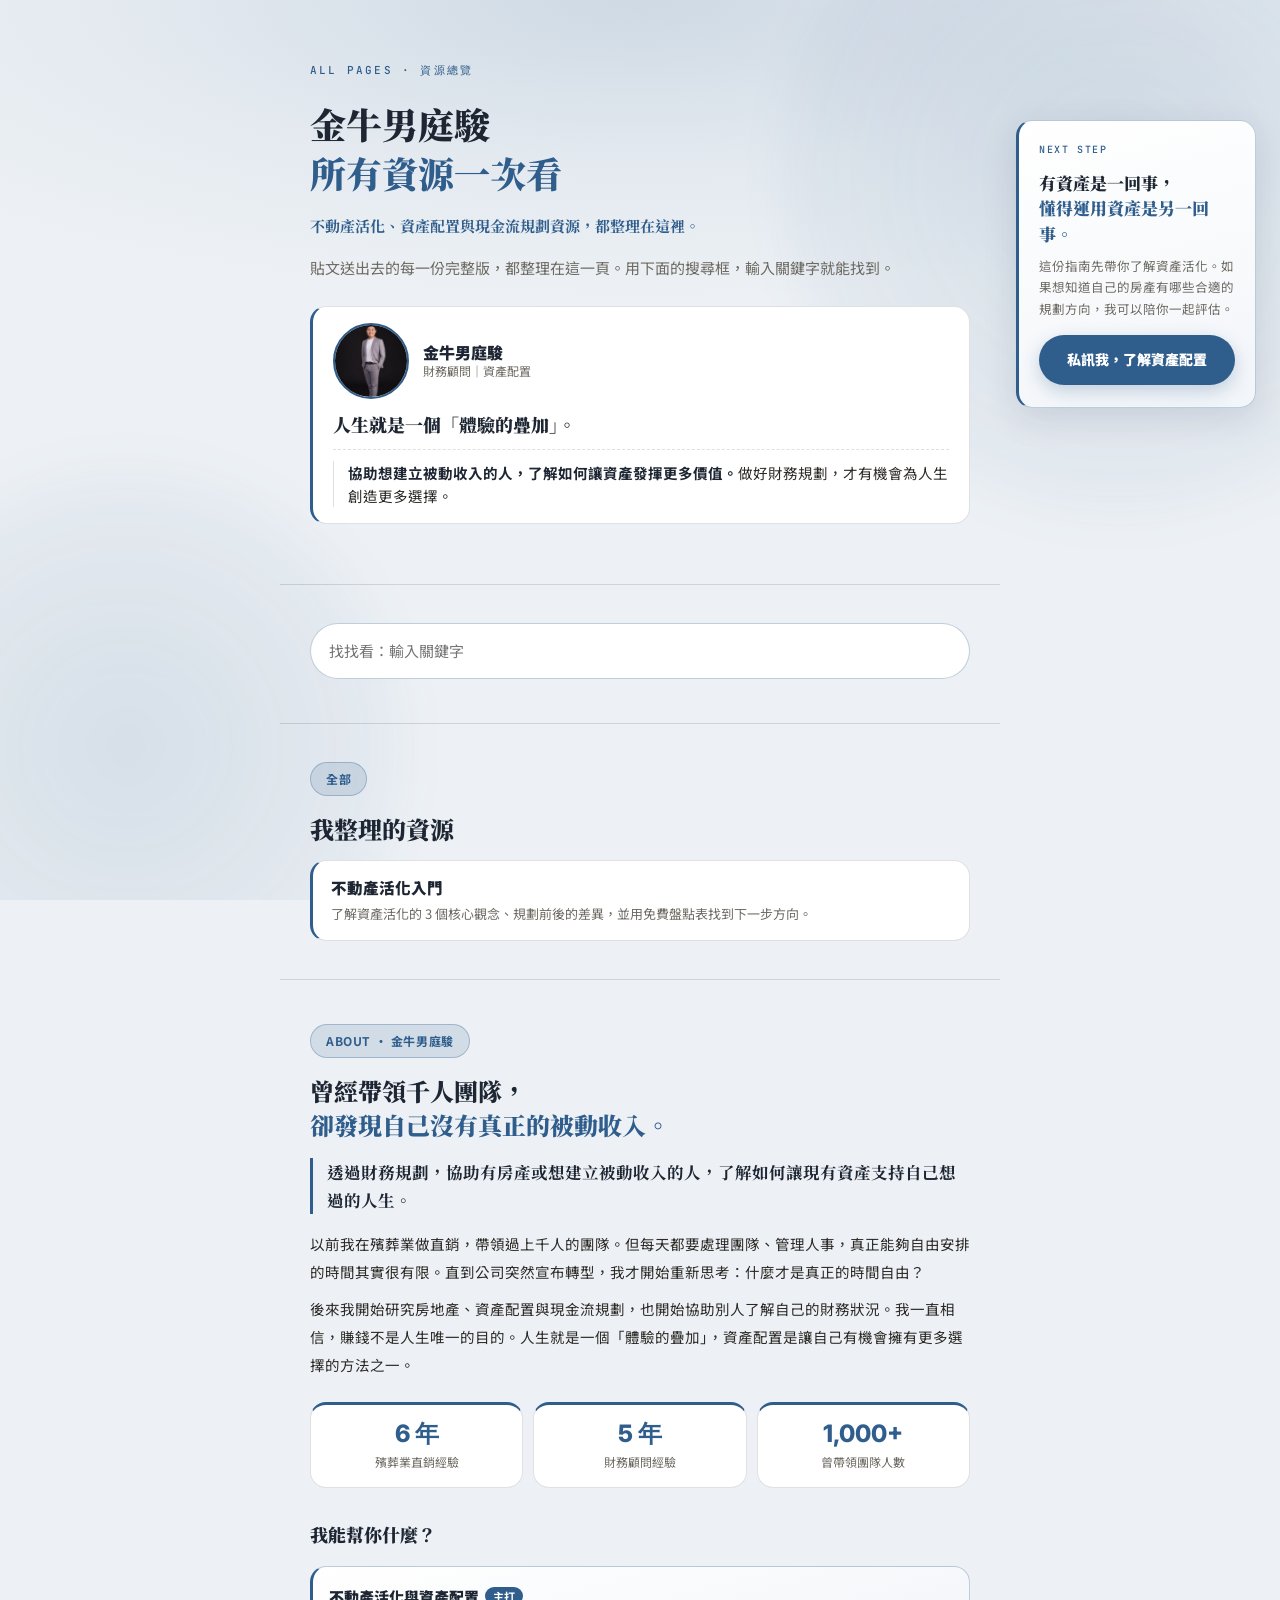
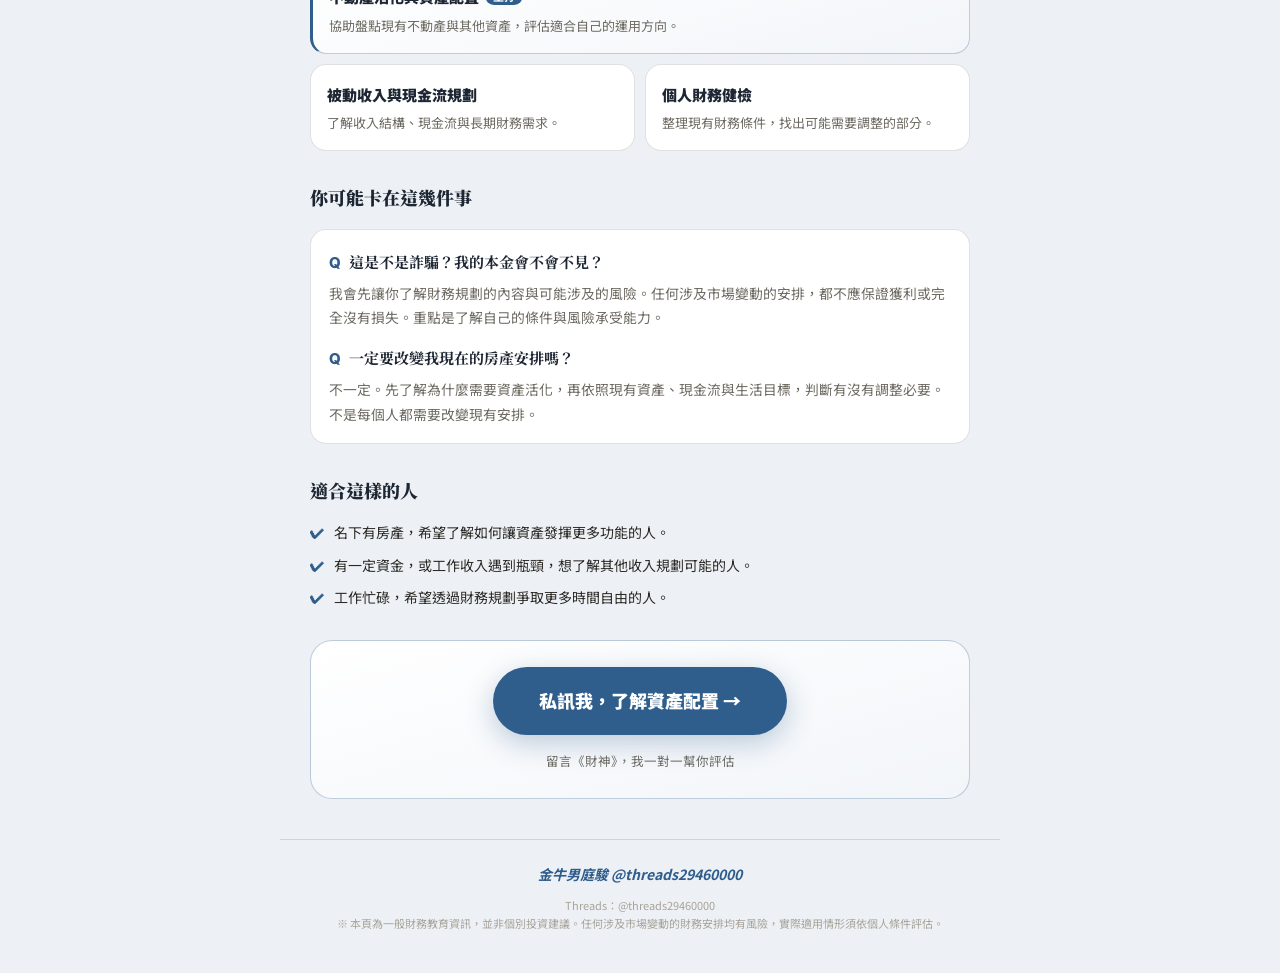
==== index.html @ 5868a090 "Add index.html for property activation landing pages" ====
<!DOCTYPE html>
<html lang="zh-TW" data-theme="navy">
<head>
<meta charset="UTF-8">
<meta name="viewport" content="width=device-width, initial-scale=1.0, viewport-fit=cover">
<!-- 要換：頁面標題、分享時顯示的描述 -->
<title>金牛男庭駿｜所有資源</title>
<meta name="description" content="金牛男庭駿整理的所有資源，一頁看完">
<link href="https://fonts.googleapis.com/css2?family=Noto+Serif+TC:wght@600;700;900&family=Noto+Sans+TC:wght@300;400;500;700;900&family=Inter:wght@400;600;700;800&family=JetBrains+Mono:wght@400;500&display=swap" rel="stylesheet">
<style>
/* ── 版型：沿用 2026-08-06-chatgpt-setup／2026-10-01-7-habits 的米色＋金橘 ── */
:root{
  --gold:#D4902A; --gold-bright:#E8A94A; --gold-dim:rgba(var(--a-rgb),0.30);
  --bg:#F4F1EA; --bg2:#FBF8F2; --card:#FFFFFF; --card2:#FAF6EE;
  --code:#12161f; --code-tx:#e6eaf2;
  --text:#2c2a26; --dim:#6d6a62; --faint:#a8a39a; --ink:#2a2620;
  --line:rgba(0,0,0,0.12);
  --ok:#4a7c3f; --ok-bg:rgba(74,124,63,0.07); --ok-line:rgba(74,124,63,0.25);
  --no:#b1431f; --no-bg:rgba(200,70,40,0.06); --no-line:rgba(200,70,40,0.22);
  --dark:linear-gradient(160deg,#15110b 0%,#241a0e 100%);
  --r-md:16px; --r-lg:22px; --pill:50px;
  --bounce:400ms cubic-bezier(0.34,1.56,0.64,1);
  --a-rgb:212,144,42; --sh-rgb:120,90,30; --bg-rgb:244,241,234; --on-accent:#1a1406;
  --serif:"Noto Serif TC",serif; --sans:"Noto Sans TC","Inter",sans-serif; --mono:"JetBrains Mono",monospace;
}
/* ── 配色：改 <html data-theme="…"> 就會換。gold 米金／green 墨綠／navy 海軍藍／rose 乾燥玫瑰 ── */
html[data-theme="green"]{--gold:#3F7D5C;--gold-bright:#5B9A77;--a-rgb:63,125,92;--bg:#EEF2EC;--bg2:#F7F9F5;--card2:#F3F6F1;--bg-rgb:238,242,236;--sh-rgb:40,70,50;--ink:#1f2a24;--on-accent:#ffffff;}
html[data-theme="navy"]{--gold:#2F5D8C;--gold-bright:#4A7AAA;--a-rgb:47,93,140;--bg:#EDF1F5;--bg2:#F7F9FB;--card2:#F2F5F9;--bg-rgb:237,241,245;--sh-rgb:30,50,80;--ink:#1d2632;--on-accent:#ffffff;}
html[data-theme="rose"]{--gold:#B5656B;--gold-bright:#C98389;--a-rgb:181,101,107;--bg:#F6EFEE;--bg2:#FBF7F6;--card2:#F8F1F0;--bg-rgb:246,239,238;--sh-rgb:110,60,60;--ink:#2e2324;--on-accent:#ffffff;}
*{margin:0;padding:0;box-sizing:border-box;}
html{scroll-behavior:smooth;}
body{font-family:var(--sans);color:var(--text);line-height:1.85;overflow-x:hidden;background:var(--bg);
  background-image:radial-gradient(118% 54% at 50% 0%, rgba(var(--a-rgb),0.16) 0%, rgba(var(--a-rgb),0.05) 34%, rgba(var(--bg-rgb),0) 62%);
  background-attachment:fixed;}
.glow{position:fixed;inset:0;z-index:0;pointer-events:none;overflow:hidden;}
.g1{position:absolute;width:min(60vw,680px);height:min(60vw,680px);border-radius:50%;background:radial-gradient(circle, rgba(var(--a-rgb),0.13), rgba(var(--a-rgb),0));top:-18%;right:-14%;filter:blur(20px);}
.g2{position:absolute;width:min(50vw,560px);height:min(50vw,560px);border-radius:50%;background:radial-gradient(circle, rgba(var(--a-rgb),0.12), rgba(var(--a-rgb),0));bottom:-14%;left:-12%;filter:blur(22px);}
.wrap{max-width:720px;margin:0 auto;position:relative;}
.js .fade{opacity:0;transform:translateY(28px);transition:opacity .6s ease,transform .6s ease;}
.fade.vis{opacity:1;transform:translateY(0);}
a{color:var(--gold);text-decoration:none;}
.g{color:var(--gold);}

/* ═════ ① 懸浮按鈕：電腦版掛右側、手機版浮在底部；滑到研究所介紹時自動收起 ═════ */
.float-cta{position:fixed;z-index:40;transition:opacity .3s ease,transform .3s ease;}
.float-cta.hide{opacity:0;pointer-events:none;}
.fc-card{display:none;}
.fc-pill{display:flex;align-items:center;justify-content:center;gap:8px;background:var(--gold);color:var(--on-accent);font-weight:900;font-size:15px;padding:14px 26px;border-radius:var(--pill);box-shadow:0 10px 28px rgba(var(--sh-rgb),0.32);white-space:nowrap;}
.fc-pill .ar{transition:transform .2s;}
.fc-pill:hover .ar{transform:translateX(3px);}
/* 手機／平板：底部置中 */
@media(max-width:1119px){
  .float-cta{left:50%;bottom:calc(16px + env(safe-area-inset-bottom));transform:translateX(-50%);}
  .float-cta.hide{transform:translate(-50%,20px);}
  body{padding-bottom:84px;}
}
/* 電腦：右側卡片 */
@media(min-width:1120px){
  .float-cta{top:120px;right:max(24px,calc((100vw - 720px)/2 - 272px));width:240px;}
  .float-cta.hide{transform:translateX(16px);}
  .fc-pill{display:none;}
  .fc-card{display:block;background:linear-gradient(165deg,var(--card) 0%,var(--card2) 100%);border:1px solid var(--gold-dim);border-left:3px solid var(--gold);border-radius:var(--r-md);padding:20px 20px 22px;box-shadow:0 10px 34px rgba(var(--sh-rgb),0.13);}
  .fc-card .k{font-family:var(--mono);font-size:10px;letter-spacing:0.16em;color:var(--gold);margin-bottom:10px;font-weight:500;}
  .fc-card h4{font-family:var(--serif);font-weight:900;font-size:17px;line-height:1.5;color:var(--ink);margin-bottom:9px;}
  .fc-card p{font-size:12.5px;color:var(--dim);line-height:1.7;margin-bottom:16px;}
  .fc-card a{display:block;text-align:center;background:var(--gold);color:var(--on-accent);font-weight:900;font-size:14px;padding:12px 14px;border-radius:var(--pill);box-shadow:0 6px 18px rgba(var(--a-rgb),0.26);transition:transform var(--bounce);}
  .fc-card a:hover{transform:translateY(-2px);}
}

/* ═════ 開頭：只交代「這頁是什麼」，自介移到最下面 ═════ */
.hero{position:relative;z-index:1;padding:60px 30px 36px;}
.kicker{font-family:var(--mono);font-size:11px;letter-spacing:0.2em;color:var(--gold);margin-bottom:20px;font-weight:500;}
.hero h1{font-family:var(--serif);font-weight:900;font-size:36px;line-height:1.36;margin-bottom:14px;color:var(--ink);}
.hero .h-sub{font-family:var(--serif);font-weight:700;font-size:15px;color:var(--gold);margin-bottom:14px;}
.hero-sub{font-size:15px;color:var(--dim);line-height:1.85;margin-bottom:24px;}
/* 這頁有什麼：數字跟單位寫在一起，點了直接跳到那一段 */
.toc{margin-bottom:24px;}
.toc .tt{font-size:12px;font-weight:700;color:var(--dim);letter-spacing:0.05em;margin-bottom:8px;}
.toc ul{list-style:none;display:flex;flex-wrap:wrap;gap:8px;}
.toc a{display:inline-flex;align-items:center;gap:6px;background:var(--card);border:1px solid var(--gold-dim);border-radius:var(--pill);padding:7px 15px;font-size:14px;font-weight:700;color:var(--ink);transition:border-color .2s;}
.toc a:hover{border-color:var(--gold);}
.toc a b{font-family:"Inter";font-weight:800;color:var(--gold);}
.toc a i{font-style:normal;color:var(--gold);font-size:12px;}
/* 自介卡：全站固定。上面一句是對讀者的承諾，下面是證明 */
.mid-intro{background:var(--card);border:1px solid var(--line);border-left:3px solid var(--gold);border-radius:var(--r-md);padding:16px 20px;margin-bottom:24px;}
.mid-intro .slogan{font-family:var(--serif);font-weight:900;font-size:min(18px,4vw);white-space:nowrap;line-height:1.45;color:var(--ink);margin-top:12px;}

.mid-intro .who{display:flex;align-items:center;gap:14px;}
.mid-intro .who img{width:76px;height:76px;border-radius:50%;object-fit:cover;border:2px solid var(--gold);}
.mid-intro .nm{font-weight:900;font-size:16px;line-height:1.3;color:var(--ink);}
.mid-intro .tt2{font-size:12px;color:var(--dim);line-height:1.4;}
.mid-intro .proof{display:flex;align-items:flex-end;gap:14px;border-top:1px dashed var(--line);margin-top:12px;padding-top:11px;}
.mid-intro .num{flex-shrink:0;line-height:1.2;}
.mid-intro .num .d{font-size:11px;color:var(--dim);}
.mid-intro .num .v{font-family:"Inter";font-weight:800;font-size:18px;color:var(--gold);white-space:nowrap;}
.mid-intro .txt{font-size:14.5px;line-height:1.6;color:var(--text);padding-left:14px;border-left:1px solid var(--line);}
.mid-intro .txt b{color:var(--ink);}
.m-br{display:none;}

/* ═════ ② 乾貨區 ═════ */
.sec{position:relative;z-index:1;padding:38px 30px;border-top:1px solid var(--line);}
.sec-tag{display:inline-block;background:rgba(var(--a-rgb),0.14);color:var(--gold);font-size:12px;font-weight:700;padding:5px 15px;border:1px solid var(--gold-dim);border-radius:var(--pill);margin-bottom:16px;letter-spacing:0.05em;}
.sec h2{font-family:var(--serif);font-weight:900;font-size:24px;line-height:1.42;margin-bottom:14px;color:var(--ink);}
.sec>p{font-size:15px;color:var(--text);line-height:1.9;margin-bottom:14px;}
.tipline{font-size:13.5px;color:var(--dim);line-height:1.75;border-left:2px solid var(--gold-dim);padding-left:14px;margin:13px 0 2px;}
.tipline b{color:var(--gold);}

.tblwrap{overflow-x:auto;margin:12px 0 4px;border:1px solid var(--line);border-radius:var(--r-md);background:var(--card);}
.tbl{width:100%;border-collapse:collapse;font-size:13.5px;}
.tbl th{background:rgba(var(--a-rgb),0.12);color:var(--gold);font-weight:700;text-align:left;padding:10px 13px;border-bottom:2px solid var(--gold-dim);white-space:nowrap;}
.tbl td{padding:10px 13px;border-bottom:1px solid var(--line);vertical-align:top;line-height:1.6;}
.tbl td:first-child{font-family:"Inter";font-weight:800;color:var(--gold);}
.tbl td:nth-child(2){font-weight:700;color:var(--ink);white-space:nowrap;}
.tbl tr:last-child td{border-bottom:none;}

.acc{display:flex;flex-direction:column;gap:10px;}
details.ch{background:var(--card);border:1px solid var(--line);border-radius:var(--r-md);overflow:hidden;}
details.ch[open]{border-color:var(--gold-dim);box-shadow:0 4px 18px rgba(var(--sh-rgb),0.07);}
details.ch summary{list-style:none;cursor:pointer;display:flex;align-items:center;gap:13px;padding:16px 18px;user-select:none;}
details.ch summary::-webkit-details-marker{display:none;}
.ch-n{flex-shrink:0;min-width:34px;height:30px;border-radius:8px;background:rgba(var(--a-rgb),0.14);border:1px solid var(--gold-dim);color:var(--gold);font-family:var(--mono);font-size:12px;display:flex;align-items:center;justify-content:center;}
.ch-t{flex:1;font-weight:700;font-size:14.5px;line-height:1.4;}
.ch-t .en{font-weight:400;color:var(--dim);font-size:12.5px;}
.ch-mk{flex-shrink:0;width:22px;height:22px;position:relative;}
.ch-mk::before,.ch-mk::after{content:"";position:absolute;background:var(--gold);border-radius:2px;transition:transform .25s ease,opacity .25s;}
.ch-mk::before{top:10px;left:4px;width:14px;height:2px;}
.ch-mk::after{top:4px;left:10px;width:2px;height:14px;}
details.ch[open] .ch-mk::after{transform:rotate(90deg);opacity:0;}
.ch-body{padding:6px 18px 18px;border-top:1px solid var(--line);}
.ch-body p{font-size:14px;line-height:1.82;margin:10px 0;}
.pos{background:rgba(var(--a-rgb),0.08);border:1px solid var(--gold-dim);border-radius:12px;padding:11px 14px;margin:10px 0 2px;font-size:13.6px;line-height:1.72;}
.pos b{color:var(--gold);}
.judge{border-radius:12px;padding:11px 14px;margin:7px 0;font-size:13.6px;line-height:1.72;}
.judge.no{background:var(--no-bg);border:1px solid var(--no-line);color:#7a3320;}
.judge.ok{background:var(--ok-bg);border:1px solid var(--ok-line);color:#2f5228;}
.judge .jl{font-weight:700;font-size:11.5px;letter-spacing:0.05em;display:block;margin-bottom:2px;}
.judge.no .jl{color:var(--no);}
.judge.ok .jl{color:var(--ok);}

.cp{background:var(--code);border:2px solid var(--gold);border-radius:var(--r-md);padding:16px;margin:12px 0 2px;position:relative;box-shadow:0 10px 34px rgba(var(--sh-rgb),0.16);}
.cp .pl{font-family:var(--mono);font-size:10.5px;letter-spacing:0.08em;color:var(--gold-bright);margin-bottom:11px;max-width:calc(100% - 96px);}
.cp pre{font-family:var(--mono);font-size:12px;line-height:1.85;color:var(--code-tx);white-space:pre-wrap;word-break:break-word;}
.cp .ph{color:var(--gold-bright);}
.copy-btn{position:absolute;top:11px;right:11px;background:var(--gold);border:1px solid var(--gold);color:var(--on-accent);font-family:var(--sans);font-size:12px;font-weight:700;padding:7px 16px;border-radius:50px;cursor:pointer;}

.ck{display:flex;gap:11px;align-items:flex-start;padding:9px 0;cursor:pointer;border-bottom:1px dashed var(--line);}
.ck:last-of-type{border-bottom:none;}
.ck input{appearance:none;-webkit-appearance:none;flex-shrink:0;width:19px;height:19px;margin-top:4px;border:2px solid var(--gold-dim);border-radius:5px;background:var(--bg2);cursor:pointer;position:relative;transition:all .18s;}
.ck input:checked{background:var(--gold);border-color:var(--gold);}
.ck input:checked::after{content:"";position:absolute;left:5px;top:1px;width:5px;height:10px;border:solid var(--on-accent);border-width:0 2.5px 2.5px 0;transform:rotate(45deg);}
.ck span{font-size:14.5px;line-height:1.7;}
.ck input:checked + span{color:var(--faint);text-decoration:line-through;}
.cklist{background:var(--card);border:1px solid var(--line);border-left:3px solid var(--gold);border-radius:var(--r-md);padding:8px 18px;}

/* ═════ ③ 研究所介紹：跟上面同一套米色＋白卡，不另外換成深色 ═════ */
.inst{position:relative;z-index:1;padding:44px 30px 40px;border-top:1px solid var(--line);}
.inst .kk{display:inline-block;background:rgba(var(--a-rgb),0.14);color:var(--gold);font-size:12px;font-weight:700;padding:5px 15px;border:1px solid var(--gold-dim);border-radius:var(--pill);margin-bottom:16px;letter-spacing:0.05em;}
.inst h2{font-family:var(--serif);font-weight:900;font-size:24px;line-height:1.42;margin-bottom:16px;color:var(--ink);}
.inst h2 .g{color:var(--gold);}
.inst .lead{font-family:var(--serif);font-weight:700;font-size:16.5px;line-height:1.7;color:var(--ink);margin-bottom:16px;padding-left:14px;border-left:3px solid var(--gold);}
.founder{margin-bottom:24px;}
.founder p{font-size:14.5px;line-height:1.9;color:var(--text);margin-bottom:10px;}
.founder p b{color:var(--gold);}
.big{display:grid;grid-template-columns:repeat(3,1fr);gap:10px;margin:0 0 30px;}
.big .b{background:var(--card);border:1px solid var(--line);border-top:3px solid var(--gold);border-radius:var(--r-md);padding:16px 10px;text-align:center;}
.big .bn{font-family:"Inter";font-weight:800;font-size:24px;color:var(--gold);line-height:1.1;}
.big .bl{font-size:12px;color:var(--dim);margin-top:6px;line-height:1.5;}
.inst h3{font-family:var(--serif);font-weight:900;font-size:18px;margin:6px 0 14px;color:var(--ink);}
.tools{display:grid;grid-template-columns:1fr 1fr;gap:10px;margin-bottom:30px;}
.tool{background:var(--card);border:1px solid var(--line);border-radius:var(--r-md);padding:16px;}
.tool.main{grid-column:1 / -1;border-color:var(--gold-dim);border-left:3px solid var(--gold);background:linear-gradient(165deg,var(--card) 0%,var(--card2) 100%);}
.tool .tn{font-weight:900;font-size:15px;color:var(--ink);margin-bottom:4px;}
.tool .tn em{font-style:normal;font-size:11px;font-weight:700;color:var(--on-accent);background:var(--gold);border-radius:50px;padding:1px 8px;margin-left:6px;vertical-align:2px;}
.tool .tn em.soon{background:rgba(0,0,0,0.08);color:var(--dim);}
.tool .td{font-size:13px;color:var(--dim);line-height:1.7;}
.qa{background:var(--card);border:1px solid var(--line);border-radius:var(--r-md);padding:4px 18px 16px;margin-bottom:30px;}
.qa .q{font-family:var(--serif);font-weight:700;font-size:15px;color:var(--ink);margin:14px 0 4px;}
.qa .q::before{content:"Q";color:var(--gold);font-family:"Inter";font-weight:800;margin-right:8px;}
.qa .a{font-size:13.8px;color:var(--dim);line-height:1.8;}
.fit .f{display:flex;gap:10px;font-size:14px;line-height:1.7;margin-bottom:9px;color:var(--text);}
.fit .f::before{content:"\2714";color:var(--gold);font-weight:700;flex-shrink:0;}
.btn-wrap{text-align:center;margin-top:30px;background:linear-gradient(165deg,var(--card) 0%,var(--card2) 100%);border:1px solid var(--gold-dim);border-radius:var(--r-lg);padding:26px 18px;}
.skbtn{display:inline-flex;align-items:center;gap:8px;background:var(--gold);color:var(--on-accent);border-radius:var(--pill);padding:17px 46px;font-weight:900;font-size:18px;box-shadow:0 8px 28px rgba(var(--a-rgb),0.30);transition:transform var(--bounce);position:relative;overflow:hidden;}
.skbtn:hover{transform:translateY(-3px);}
.skbtn::after{content:'';position:absolute;top:0;left:-100%;width:50%;height:100%;background:linear-gradient(90deg,transparent,rgba(255,255,255,0.45),transparent);transform:skewX(-25deg);animation:shine 3.4s ease-in-out infinite;}
@keyframes shine{0%{left:-100%;}22%{left:160%;}100%{left:160%;}}
.btn-note{margin-top:14px;font-size:12.5px;color:var(--dim);}

.footer{position:relative;z-index:1;border-top:1px solid var(--line);padding:22px 30px 40px;text-align:center;}
.footer .fa{font-style:italic;font-size:14px;color:var(--gold);font-weight:700;}
.footer .fc{font-size:11px;color:var(--faint);margin-top:8px;line-height:1.7;}

/* ── 手機版 ── */
@media(max-width:600px){
  .hero{padding:40px 20px 28px;}
  .hero h1{font-size:28px;}
  .sec{padding:32px 20px;}
  .sec h2{font-size:21px;}
  .mid-intro .proof{flex-direction:column;align-items:flex-start;gap:6px;}
  .mid-intro .num{display:flex;align-items:baseline;gap:8px;}
  .mid-intro .num .d{font-size:13px;}
  .mid-intro .txt{padding-left:0;border-left:none;}
  .m-br{display:inline;}
  .tbl{font-size:13px;}
  .tbl th,.tbl td{padding:10px 10px;}
  details.ch summary{padding:15px 16px;align-items:flex-start;}
  .ch-t .en{display:block;margin-top:3px;}
  .ch-mk{margin-top:4px;}
  .inst{padding:34px 20px 32px;}
  .inst h2{font-size:21px;}
  .founder p{font-size:min(14.5px,calc((100vw - 40px) / 26.5));}
  .big .bn{font-size:20px;}
  .tools{grid-template-columns:1fr;}
  .skbtn{font-size:16px;padding:15px 26px;white-space:nowrap;}
  .footer{padding:20px 20px 36px;}
}

/* ── 總覽頁：搜尋框＋卡片 ── */
.find{width:100%;font:inherit;font-size:15px;padding:13px 18px;border:1px solid var(--gold-dim);border-radius:var(--pill);background:var(--card);color:var(--text);outline:none;margin-bottom:6px;}
.find:focus{border-color:var(--gold);}
.cards{display:flex;flex-direction:column;gap:10px;}
a.card{display:block;background:var(--card);border:1px solid var(--line);border-left:3px solid var(--gold);border-radius:var(--r-md);padding:15px 18px;color:var(--text);transition:transform .2s,border-color .2s;}
a.card:hover{transform:translateX(3px);border-color:var(--gold);}
a.card .t{font-weight:900;font-size:15.5px;color:var(--ink);line-height:1.5;}
a.card .d{font-size:13px;color:var(--dim);line-height:1.65;margin-top:4px;}
.empty{display:none;font-size:14px;color:var(--dim);padding:10px 2px;}
</style>
</head>
<body>
<script>document.documentElement.className+=' js';</script>
<div class="glow"><div class="g1"></div><div class="g2"></div></div>

<!-- ═════ ① 懸浮按鈕：電腦版右側卡片、手機版底部按鈕。滑到最下面「關於我」時自動收起 ═════ -->
<div class="float-cta" id="float-cta">
  <a class="fc-pill" href="https://lin.ee/S8QUSv8" target="_blank" rel="noopener">私訊我，了解資產配置 <span class="ar">→</span></a>
  <div class="fc-card">
    <div class="k">NEXT STEP</div>
    <h4>有資產是一回事，<br><span class="g">懂得運用資產是另一回事。</span></h4>
    <p>這份指南先帶你了解資產活化。如果想知道自己的房產有哪些合適的規劃方向，我可以陪你一起評估。</p>
    <a href="https://lin.ee/S8QUSv8" target="_blank" rel="noopener">私訊我，了解資產配置</a>
  </div>
</div>

<div class="wrap">

  <!-- ═════ 開頭：這頁是什麼 ═════ -->
  <header class="hero">
    <!-- 要換：kicker／標題／副標／說明／這頁有什麼 -->
    <div class="kicker">ALL PAGES · 資源總覽</div>
    <h1>金牛男庭駿<br><span class="g">所有資源一次看</span></h1>
    <div class="h-sub">不動產活化、資產配置與現金流規劃資源，都整理在這裡。</div>
    <p class="hero-sub">貼文送出去的每一份完整版，都整理在這一頁。用下面的搜尋框，輸入關鍵字就能找到。</p>
    <!-- 自介卡：放在說明之後、「這頁有」之前 -->
    <div class="mid-intro">
      <div class="who">
        <img src="[data-uri]" alt="金牛男庭駿">
        <div><div class="nm">金牛男庭駿</div><div class="tt2">財務顧問｜資產配置</div></div>
      </div>
      <div class="slogan">人生就是一個「體驗的疊加」。</div>
      <div class="proof"><div class="txt"><b>協助想建立被動收入的人，了解如何讓資產發揮更多價值。</b><br class="m-br">做好財務規劃，才有機會為人生創造更多選擇。</div>
      </div>
    </div>
  </header>

  <!-- ═════ ② 所有頁面：每多一頁，在「卡片開始」下面加一張，最新的放最上面 ═════ -->
  <section class="sec">
    <input class="find" id="find" type="search" placeholder="找找看：輸入關鍵字">
    <div class="empty" id="empty">沒有找到，換個關鍵字試試</div>
  </section>
  <section class="sec" id="all">
    <span class="sec-tag">全部</span>
    <h2>我整理的資源</h2>
    <div class="cards">
      <!-- 卡片開始 -->
      <a class="card" href="real-estate-activation.html"><div class="t">不動產活化入門</div><div class="d">了解資產活化的 3 個核心觀念、規劃前後的差異，並用免費盤點表找到下一步方向。</div></a>
      <!-- 卡片結束 -->
    </div>
  </section>

  <!-- ═════ ③ 關於我：每一頁都一樣，不跟著乾貨改 ═════ -->
  <section class="inst" id="institute">
    <div class="kk">ABOUT · 金牛男庭駿</div>
    <h2>曾經帶領千人團隊，<br><span class="g">卻發現自己沒有真正的被動收入。</span></h2>

    <p class="lead">透過財務規劃，協助有房產或想建立被動收入的人，了解如何讓現有資產支持自己想過的人生。</p>
    <div class="founder">
      <p>以前我在殯葬業做直銷，帶領過上千人的團隊。但每天都要處理團隊、管理人事，真正能夠自由安排的時間其實很有限。直到公司突然宣布轉型，我才開始重新思考：什麼才是真正的時間自由？</p>
      <p>後來我開始研究房地產、資產配置與現金流規劃，也開始協助別人了解自己的財務狀況。我一直相信，賺錢不是人生唯一的目的。人生就是一個「體驗的疊加」，資產配置是讓自己有機會擁有更多選擇的方法之一。</p>
    </div>

    <!-- 三個數字：沒有真的數字就整段刪掉，不要編 -->
    <div class="big">
      <div class="b"><div class="bn">6 年</div><div class="bl">殯葬業直銷經驗</div></div>
      <div class="b"><div class="bn">5 年</div><div class="bl">財務顧問經驗</div></div>
      <div class="b"><div class="bn">1,000+</div><div class="bl">曾帶領團隊人數</div></div>
    </div>

    <h3>我能幫你什麼？</h3>
    <div class="tools">
      <div class="tool main"><div class="tn">不動產活化與資產配置<em>主打</em></div><div class="td">協助盤點現有不動產與其他資產，評估適合自己的運用方向。</div></div>
      <div class="tool"><div class="tn">被動收入與現金流規劃</div><div class="td">了解收入結構、現金流與長期財務需求。</div></div>
      <div class="tool"><div class="tn">個人財務健檢</div><div class="td">整理現有財務條件，找出可能需要調整的部分。</div></div>
    </div>

    <h3>你可能卡在這幾件事</h3>
    <div class="qa">
      <div class="q">這是不是詐騙？我的本金會不會不見？</div>
      <div class="a">我會先讓你了解財務規劃的內容與可能涉及的風險。任何涉及市場變動的安排，都不應保證獲利或完全沒有損失。重點是了解自己的條件與風險承受能力。</div>
      <div class="q">一定要改變我現在的房產安排嗎？</div>
      <div class="a">不一定。先了解為什麼需要資產活化，再依照現有資產、現金流與生活目標，判斷有沒有調整必要。不是每個人都需要改變現有安排。</div>
    </div>

    <h3>適合這樣的人</h3>
    <div class="fit">
      <div class="f">名下有房產，希望了解如何讓資產發揮更多功能的人。</div>
      <div class="f">有一定資金，或工作收入遇到瓶頸，想了解其他收入規劃可能的人。</div>
      <div class="f">工作忙碌，希望透過財務規劃爭取更多時間自由的人。</div>
    </div>

    <div class="btn-wrap">
      <a class="skbtn" href="https://lin.ee/S8QUSv8" target="_blank" rel="noopener">私訊我，了解資產配置 →</a>
      <div class="btn-note">留言《財神》，我一對一幫你評估</div>
    </div>
  </section>

  <footer class="footer">
    <div class="fa">金牛男庭駿 @threads29460000</div>
    <div class="fc">Threads：@threads29460000<br>※ 本頁為一般財務教育資訊，並非個別投資建議。任何涉及市場變動的財務安排均有風險，實際適用情形須依個人條件評估。</div>
  </footer>

</div>

<script>
// 複製：每個灰底框右上角的按鈕，複製同一框裡的文字
document.querySelectorAll('.copy-btn').forEach(function(btn){
  btn.addEventListener('click', function(){
    var txt = btn.parentElement.querySelector('pre').innerText;
    function done(){ btn.textContent = '已複製'; setTimeout(function(){ btn.textContent = '複製'; }, 1800); }
    function fallback(){ var t=document.createElement('textarea'); t.value=txt; document.body.appendChild(t); t.select(); try{document.execCommand('copy');}catch(e){} t.remove(); done(); }
    if(navigator.clipboard){ navigator.clipboard.writeText(txt).then(done, fallback); } else { fallback(); }
  });
});

// 頁內跳轉：不靠網址的 #，直接捲過去（預覽視窗、IG 內建瀏覽器裡 # 有時不會動）
document.querySelectorAll('a[href^="#"]').forEach(function(link){
  link.addEventListener('click', function(e){
    var target = document.getElementById(link.getAttribute('href').slice(1));
    if(!target) return;
    e.preventDefault();
    target.classList.add('vis');
    target.scrollIntoView({behavior:'smooth', block:'start'});
  });
});

// 搜尋：輸入關鍵字，只留下符合的卡片
var find = document.getElementById('find');
if(find){ find.addEventListener('input', function(){
  var q = this.value.trim().toLowerCase(), n = 0;
  document.querySelectorAll('a.card').forEach(function(c){ var ok = !q || c.textContent.toLowerCase().indexOf(q) >= 0; c.style.display = ok ? '' : 'none'; if(ok) n++; });
  document.getElementById('empty').style.display = n ? 'none' : 'block';
}); }

// 懸浮按鈕：「關於我」出現在畫面上時收起，避免兩顆按鈕同時出現
var fc = document.getElementById('float-cta');
var inst = document.getElementById('institute');
if(fc && inst && 'IntersectionObserver' in window){
  new IntersectionObserver(function(es){
    fc.classList.toggle('hide', es[0].isIntersecting);
  }, {threshold:0.05}).observe(inst);
}

// 捲動淡入
function reveal(){
  var vh = window.innerHeight;
  document.querySelectorAll('.fade:not(.vis)').forEach(function(el){
    if(el.getBoundingClientRect().top < vh*0.94) el.classList.add('vis');
  });
}
window.addEventListener('scroll', reveal, {passive:true});
window.addEventListener('load', reveal);
reveal();
setTimeout(function(){ document.querySelectorAll('.fade').forEach(function(el){ el.classList.add('vis'); }); }, 2500);
</script>

<!--
═══════════════════════════════════════════
學員總覽頁模板（奇點研究所 × D11）
═══════════════════════════════════════════
· 這一份上傳時檔名一定是 index.html，網址打開就是它
· 用兩層大括號包起來的地方都要換成自己的內容，換完不能留下任何一組
· 自介卡、「關於我」、配色，跟落地頁用同一份資料
· 每多一頁，在「卡片開始」下面加一張卡片，最新的放最上面；舊的卡片不要刪
═══════════════════════════════════════════
-->
</body>
</html>
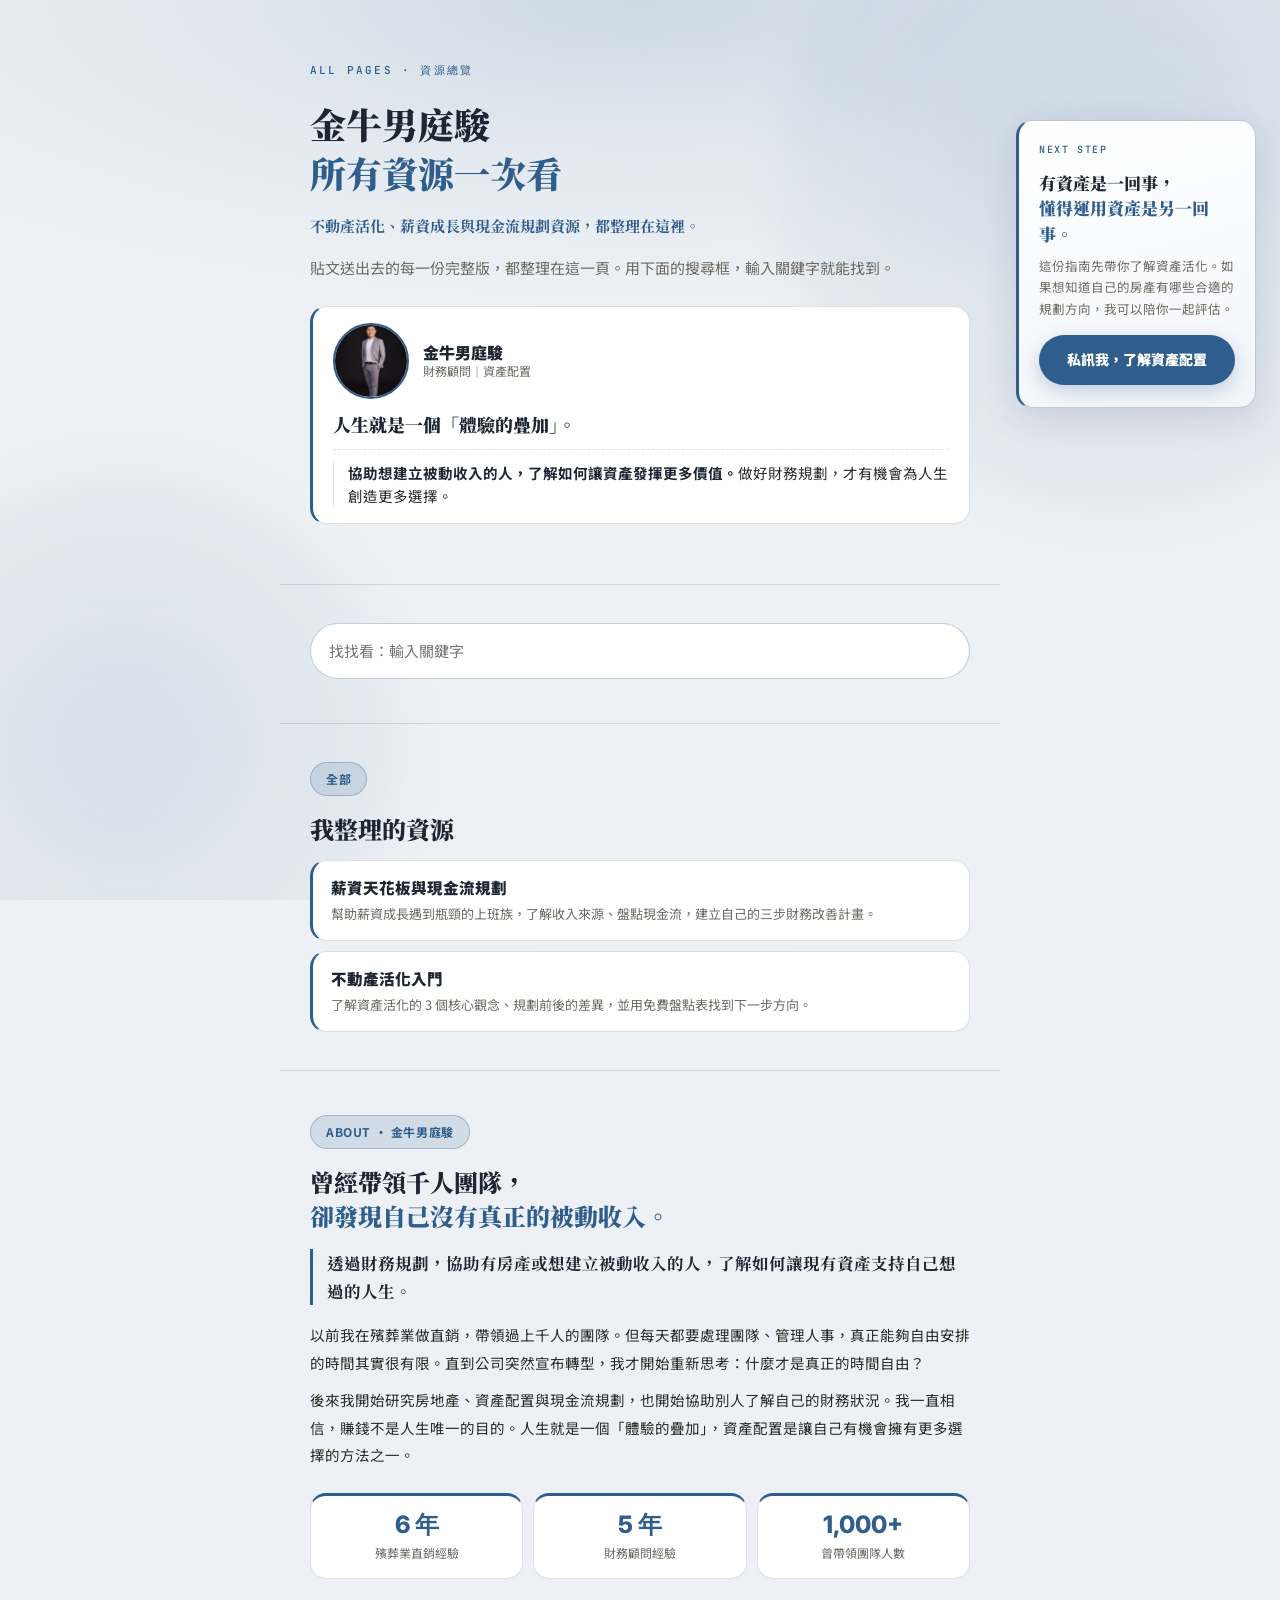
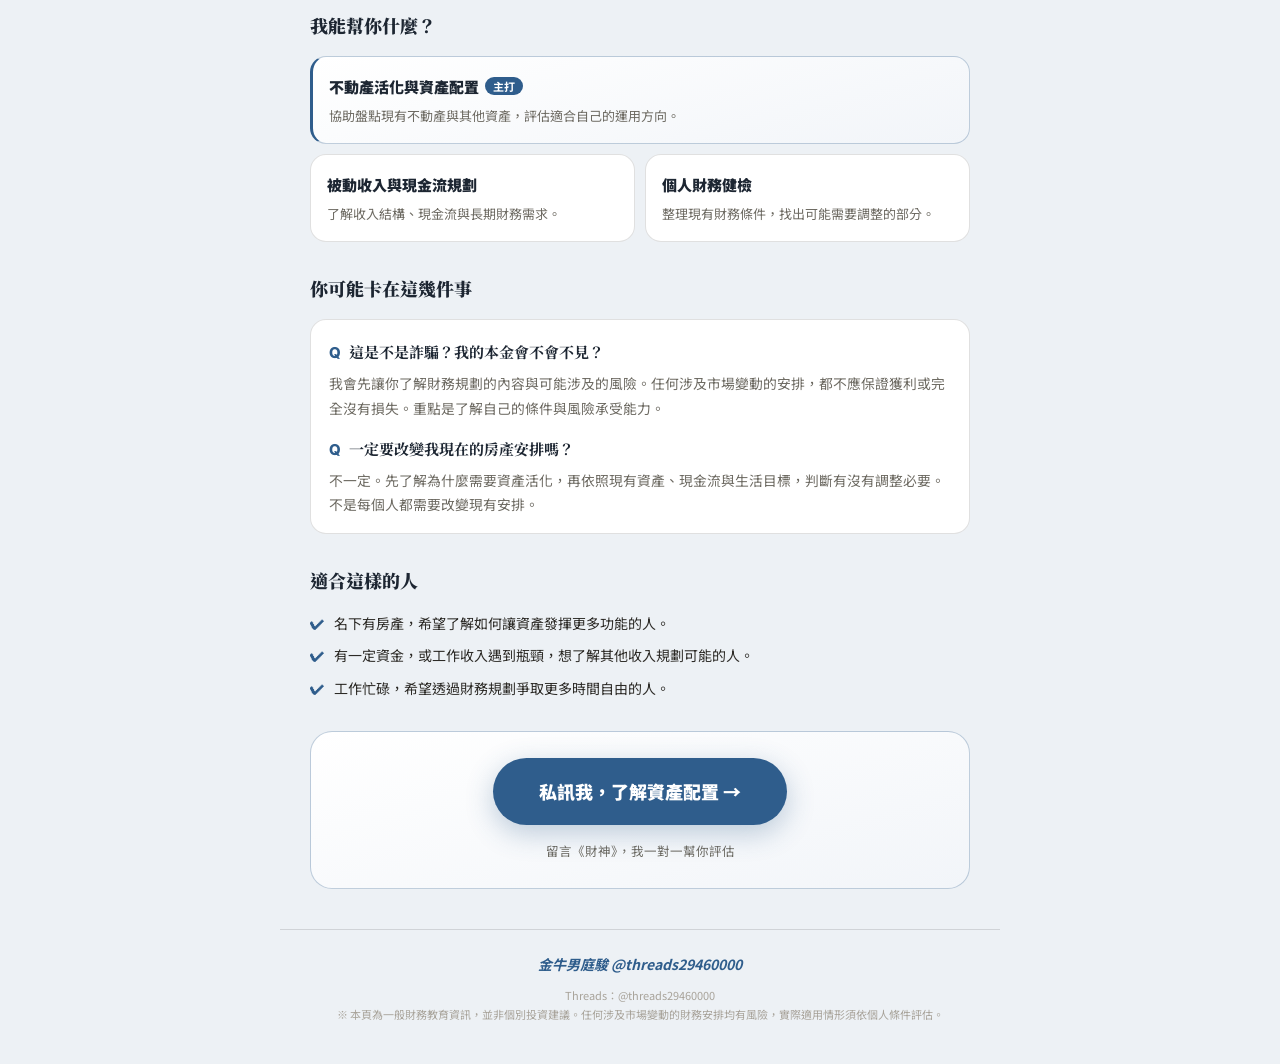
==== commit af4496cf: "Add salary guide to resource index" ====
--- a/index.html
+++ b/index.html
@@ -248,7 +248,7 @@
     <!-- 要換：kicker／標題／副標／說明／這頁有什麼 -->
     <div class="kicker">ALL PAGES · 資源總覽</div>
     <h1>金牛男庭駿<br><span class="g">所有資源一次看</span></h1>
-    <div class="h-sub">不動產活化、資產配置與現金流規劃資源，都整理在這裡。</div>
+    <div class="h-sub">不動產活化、薪資成長與現金流規劃資源，都整理在這裡。</div>
     <p class="hero-sub">貼文送出去的每一份完整版，都整理在這一頁。用下面的搜尋框，輸入關鍵字就能找到。</p>
     <!-- 自介卡：放在說明之後、「這頁有」之前 -->
     <div class="mid-intro">
@@ -272,6 +272,8 @@
     <h2>我整理的資源</h2>
     <div class="cards">
       <!-- 卡片開始 -->
+      <a class="card" href="salary-ceiling-guide.html"><div class="t">薪資天花板與現金流規劃</div><div class="d">幫助薪資成長遇到瓶頸的上班族，了解收入來源、盤點現金流，建立自己的三步財務改善計畫。</div></a>
+
       <a class="card" href="real-estate-activation.html"><div class="t">不動產活化入門</div><div class="d">了解資產活化的 3 個核心觀念、規劃前後的差異，並用免費盤點表找到下一步方向。</div></a>
       <!-- 卡片結束 -->
     </div>
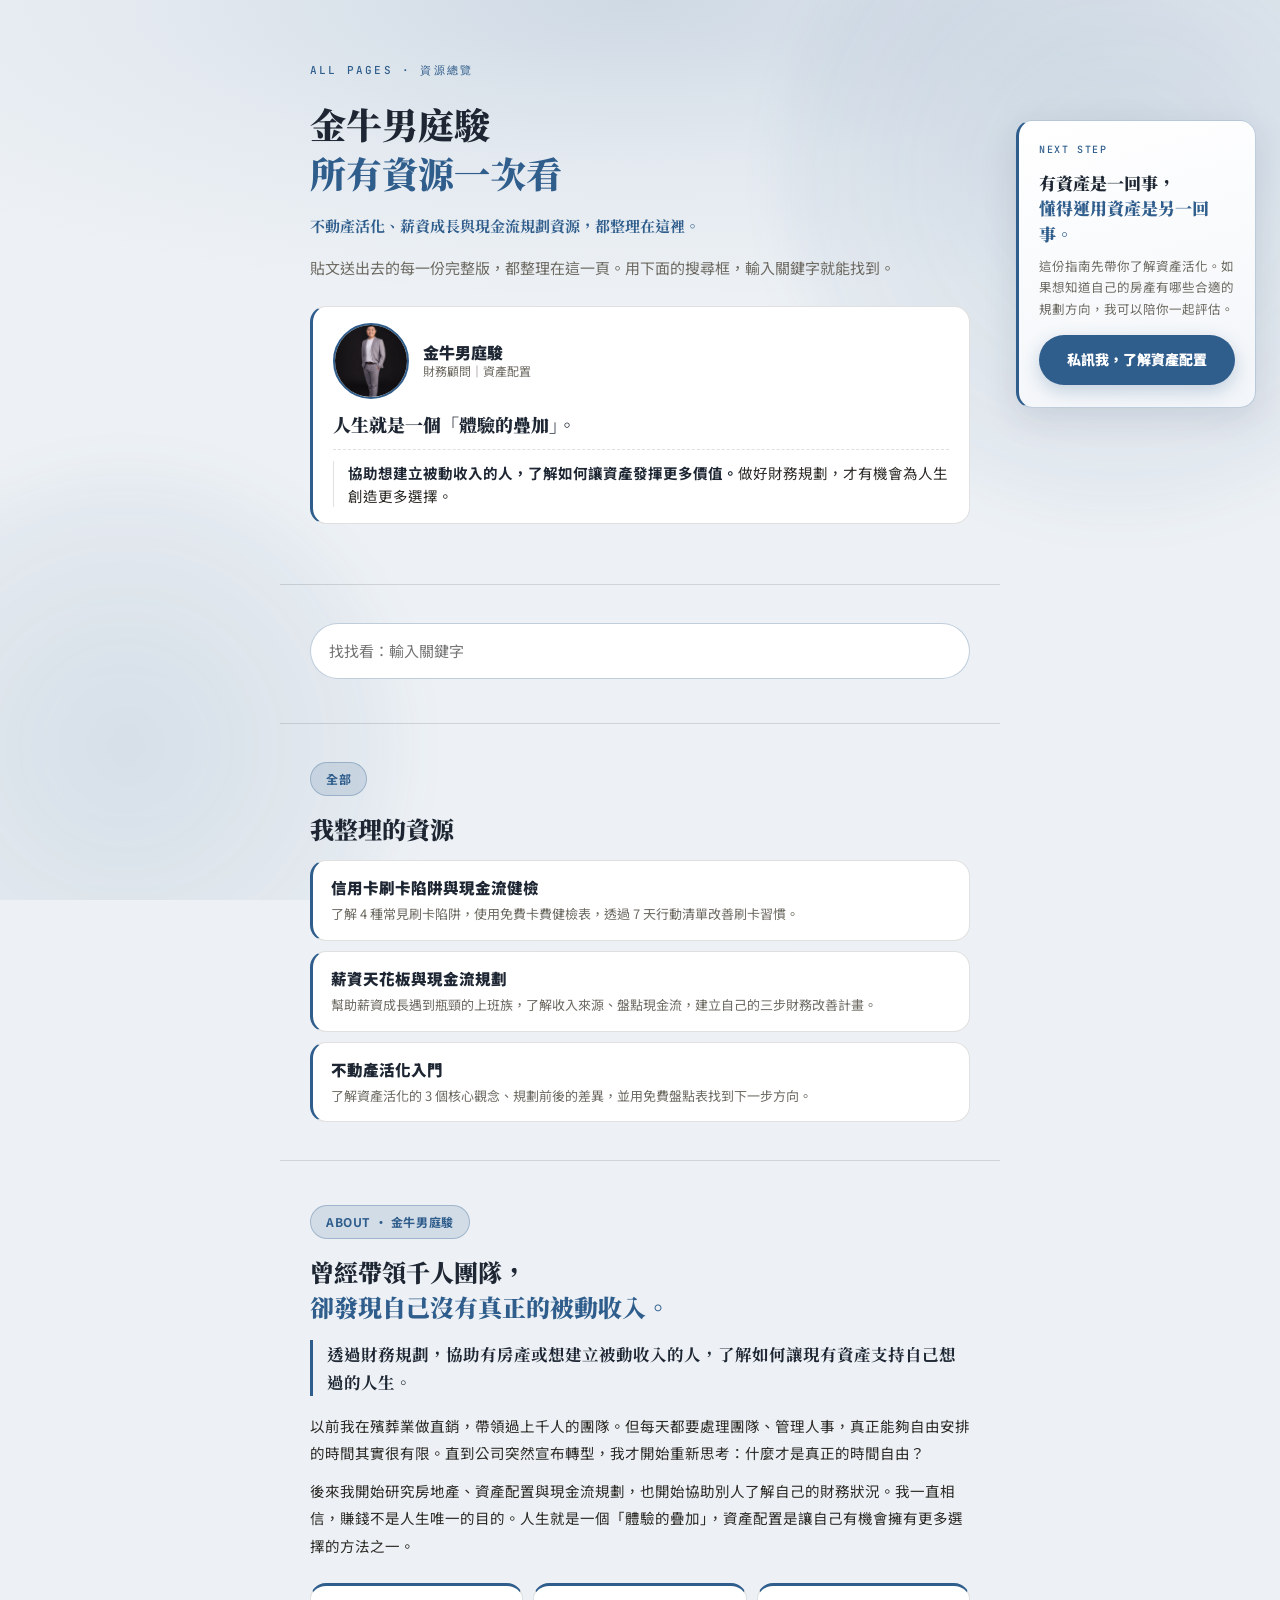
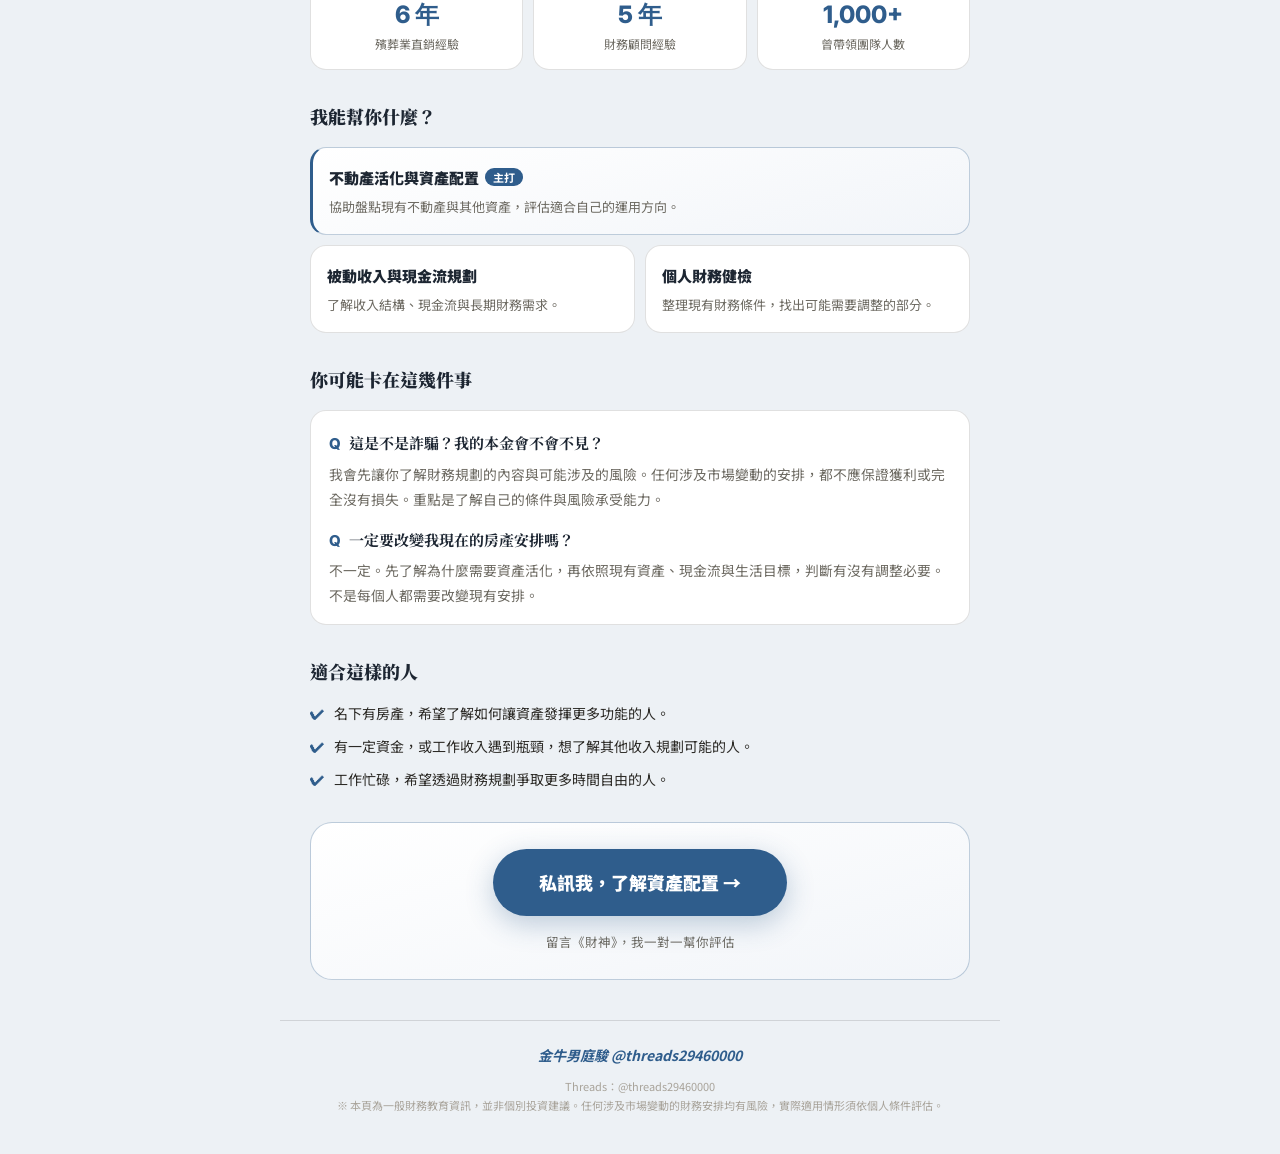
==== commit 0151bfe9: "Add credit-card guide to resource index" ====
--- a/index.html
+++ b/index.html
@@ -272,6 +272,7 @@
     <h2>我整理的資源</h2>
     <div class="cards">
       <!-- 卡片開始 -->
+      <a class="card" href="credit-card-cashflow.html"><div class="t">信用卡刷卡陷阱與現金流健檢</div><div class="d">了解 4 種常見刷卡陷阱，使用免費卡費健檢表，透過 7 天行動清單改善刷卡習慣。</div></a>
       <a class="card" href="salary-ceiling-guide.html"><div class="t">薪資天花板與現金流規劃</div><div class="d">幫助薪資成長遇到瓶頸的上班族，了解收入來源、盤點現金流，建立自己的三步財務改善計畫。</div></a>
 
       <a class="card" href="real-estate-activation.html"><div class="t">不動產活化入門</div><div class="d">了解資產活化的 3 個核心觀念、規劃前後的差異，並用免費盤點表找到下一步方向。</div></a>
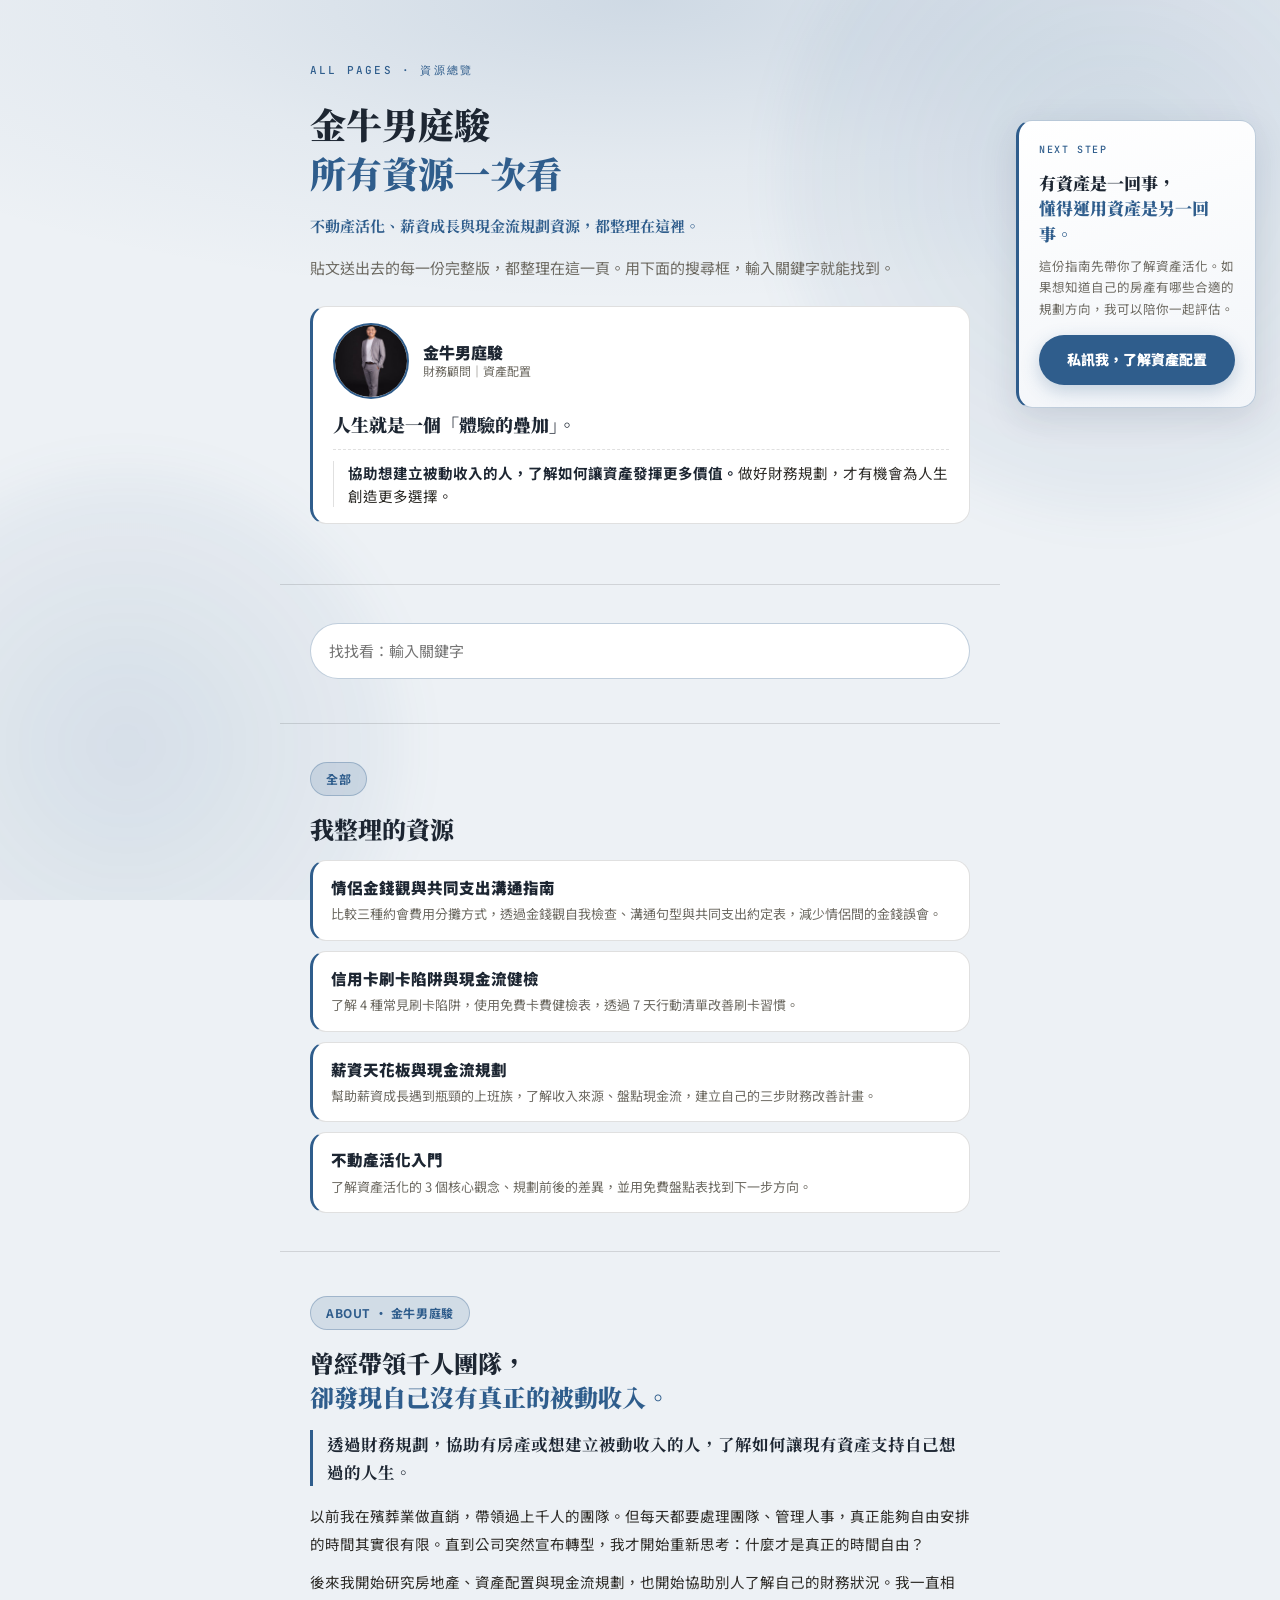
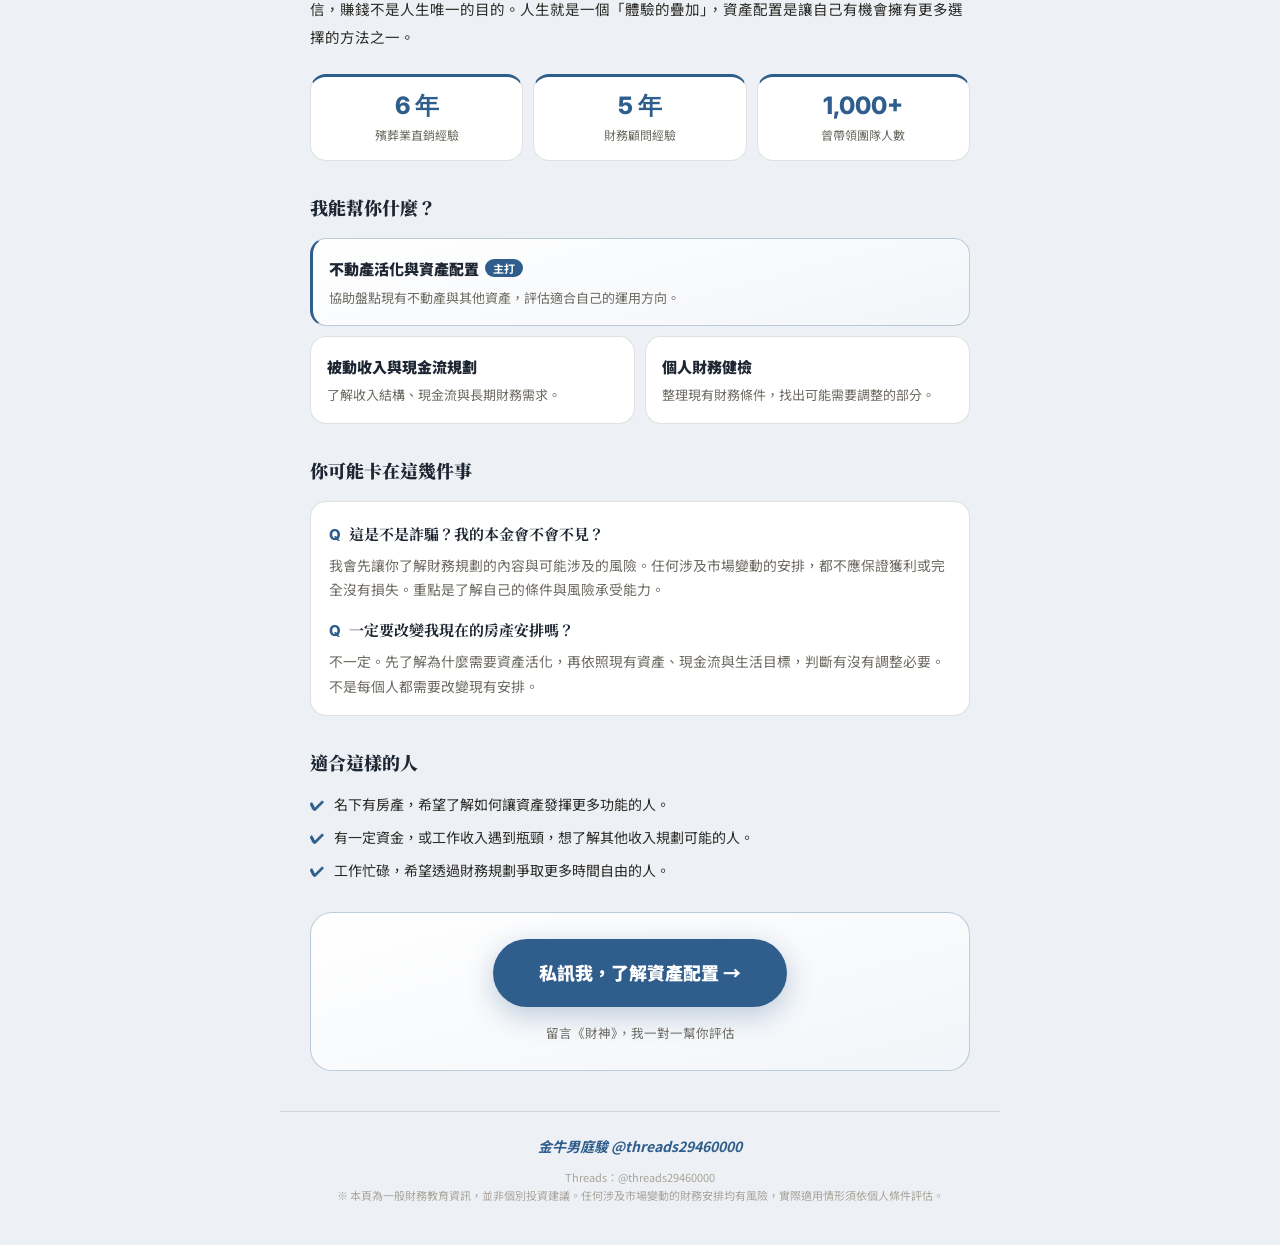
==== commit bc85314b: "Add couples guide to landing page index" ====
--- a/index.html
+++ b/index.html
@@ -1,12 +1,13 @@
 <!DOCTYPE html>
-<html lang="zh-TW" data-theme="navy">
+
+<html data-theme="navy" lang="zh-TW">
 <head>
-<meta charset="UTF-8">
-<meta name="viewport" content="width=device-width, initial-scale=1.0, viewport-fit=cover">
+<meta charset="utf-8"/>
+<meta content="width=device-width, initial-scale=1.0, viewport-fit=cover" name="viewport"/>
 <!-- 要換：頁面標題、分享時顯示的描述 -->
 <title>金牛男庭駿｜所有資源</title>
-<meta name="description" content="金牛男庭駿整理的所有資源，一頁看完">
-<link href="https://fonts.googleapis.com/css2?family=Noto+Serif+TC:wght@600;700;900&family=Noto+Sans+TC:wght@300;400;500;700;900&family=Inter:wght@400;600;700;800&family=JetBrains+Mono:wght@400;500&display=swap" rel="stylesheet">
+<meta content="金牛男庭駿整理的所有資源，一頁看完" name="description"/>
+<link href="https://fonts.googleapis.com/css2?family=Noto+Serif+TC:wght@600;700;900&amp;family=Noto+Sans+TC:wght@300;400;500;700;900&amp;family=Inter:wght@400;600;700;800&amp;family=JetBrains+Mono:wght@400;500&amp;display=swap" rel="stylesheet"/>
 <style>
 /* ── 版型：沿用 2026-08-06-chatgpt-setup／2026-10-01-7-habits 的米色＋金橘 ── */
 :root{
@@ -229,110 +230,95 @@
 <body>
 <script>document.documentElement.className+=' js';</script>
 <div class="glow"><div class="g1"></div><div class="g2"></div></div>
-
 <!-- ═════ ① 懸浮按鈕：電腦版右側卡片、手機版底部按鈕。滑到最下面「關於我」時自動收起 ═════ -->
 <div class="float-cta" id="float-cta">
-  <a class="fc-pill" href="https://lin.ee/S8QUSv8" target="_blank" rel="noopener">私訊我，了解資產配置 <span class="ar">→</span></a>
-  <div class="fc-card">
-    <div class="k">NEXT STEP</div>
-    <h4>有資產是一回事，<br><span class="g">懂得運用資產是另一回事。</span></h4>
-    <p>這份指南先帶你了解資產活化。如果想知道自己的房產有哪些合適的規劃方向，我可以陪你一起評估。</p>
-    <a href="https://lin.ee/S8QUSv8" target="_blank" rel="noopener">私訊我，了解資產配置</a>
-  </div>
-</div>
-
+<a class="fc-pill" href="https://lin.ee/S8QUSv8" rel="noopener" target="_blank">私訊我，了解資產配置 <span class="ar">→</span></a>
+<div class="fc-card">
+<div class="k">NEXT STEP</div>
+<h4>有資產是一回事，<br/><span class="g">懂得運用資產是另一回事。</span></h4>
+<p>這份指南先帶你了解資產活化。如果想知道自己的房產有哪些合適的規劃方向，我可以陪你一起評估。</p>
+<a href="https://lin.ee/S8QUSv8" rel="noopener" target="_blank">私訊我，了解資產配置</a>
+</div>
+</div>
 <div class="wrap">
-
-  <!-- ═════ 開頭：這頁是什麼 ═════ -->
-  <header class="hero">
-    <!-- 要換：kicker／標題／副標／說明／這頁有什麼 -->
-    <div class="kicker">ALL PAGES · 資源總覽</div>
-    <h1>金牛男庭駿<br><span class="g">所有資源一次看</span></h1>
-    <div class="h-sub">不動產活化、薪資成長與現金流規劃資源，都整理在這裡。</div>
-    <p class="hero-sub">貼文送出去的每一份完整版，都整理在這一頁。用下面的搜尋框，輸入關鍵字就能找到。</p>
-    <!-- 自介卡：放在說明之後、「這頁有」之前 -->
-    <div class="mid-intro">
-      <div class="who">
-        <img src="[data-uri]" alt="金牛男庭駿">
-        <div><div class="nm">金牛男庭駿</div><div class="tt2">財務顧問｜資產配置</div></div>
-      </div>
-      <div class="slogan">人生就是一個「體驗的疊加」。</div>
-      <div class="proof"><div class="txt"><b>協助想建立被動收入的人，了解如何讓資產發揮更多價值。</b><br class="m-br">做好財務規劃，才有機會為人生創造更多選擇。</div>
-      </div>
-    </div>
-  </header>
-
-  <!-- ═════ ② 所有頁面：每多一頁，在「卡片開始」下面加一張，最新的放最上面 ═════ -->
-  <section class="sec">
-    <input class="find" id="find" type="search" placeholder="找找看：輸入關鍵字">
-    <div class="empty" id="empty">沒有找到，換個關鍵字試試</div>
-  </section>
-  <section class="sec" id="all">
-    <span class="sec-tag">全部</span>
-    <h2>我整理的資源</h2>
-    <div class="cards">
-      <!-- 卡片開始 -->
-      <a class="card" href="credit-card-cashflow.html"><div class="t">信用卡刷卡陷阱與現金流健檢</div><div class="d">了解 4 種常見刷卡陷阱，使用免費卡費健檢表，透過 7 天行動清單改善刷卡習慣。</div></a>
-      <a class="card" href="salary-ceiling-guide.html"><div class="t">薪資天花板與現金流規劃</div><div class="d">幫助薪資成長遇到瓶頸的上班族，了解收入來源、盤點現金流，建立自己的三步財務改善計畫。</div></a>
-
-      <a class="card" href="real-estate-activation.html"><div class="t">不動產活化入門</div><div class="d">了解資產活化的 3 個核心觀念、規劃前後的差異，並用免費盤點表找到下一步方向。</div></a>
-      <!-- 卡片結束 -->
-    </div>
-  </section>
-
-  <!-- ═════ ③ 關於我：每一頁都一樣，不跟著乾貨改 ═════ -->
-  <section class="inst" id="institute">
-    <div class="kk">ABOUT · 金牛男庭駿</div>
-    <h2>曾經帶領千人團隊，<br><span class="g">卻發現自己沒有真正的被動收入。</span></h2>
-
-    <p class="lead">透過財務規劃，協助有房產或想建立被動收入的人，了解如何讓現有資產支持自己想過的人生。</p>
-    <div class="founder">
-      <p>以前我在殯葬業做直銷，帶領過上千人的團隊。但每天都要處理團隊、管理人事，真正能夠自由安排的時間其實很有限。直到公司突然宣布轉型，我才開始重新思考：什麼才是真正的時間自由？</p>
-      <p>後來我開始研究房地產、資產配置與現金流規劃，也開始協助別人了解自己的財務狀況。我一直相信，賺錢不是人生唯一的目的。人生就是一個「體驗的疊加」，資產配置是讓自己有機會擁有更多選擇的方法之一。</p>
-    </div>
-
-    <!-- 三個數字：沒有真的數字就整段刪掉，不要編 -->
-    <div class="big">
-      <div class="b"><div class="bn">6 年</div><div class="bl">殯葬業直銷經驗</div></div>
-      <div class="b"><div class="bn">5 年</div><div class="bl">財務顧問經驗</div></div>
-      <div class="b"><div class="bn">1,000+</div><div class="bl">曾帶領團隊人數</div></div>
-    </div>
-
-    <h3>我能幫你什麼？</h3>
-    <div class="tools">
-      <div class="tool main"><div class="tn">不動產活化與資產配置<em>主打</em></div><div class="td">協助盤點現有不動產與其他資產，評估適合自己的運用方向。</div></div>
-      <div class="tool"><div class="tn">被動收入與現金流規劃</div><div class="td">了解收入結構、現金流與長期財務需求。</div></div>
-      <div class="tool"><div class="tn">個人財務健檢</div><div class="td">整理現有財務條件，找出可能需要調整的部分。</div></div>
-    </div>
-
-    <h3>你可能卡在這幾件事</h3>
-    <div class="qa">
-      <div class="q">這是不是詐騙？我的本金會不會不見？</div>
-      <div class="a">我會先讓你了解財務規劃的內容與可能涉及的風險。任何涉及市場變動的安排，都不應保證獲利或完全沒有損失。重點是了解自己的條件與風險承受能力。</div>
-      <div class="q">一定要改變我現在的房產安排嗎？</div>
-      <div class="a">不一定。先了解為什麼需要資產活化，再依照現有資產、現金流與生活目標，判斷有沒有調整必要。不是每個人都需要改變現有安排。</div>
-    </div>
-
-    <h3>適合這樣的人</h3>
-    <div class="fit">
-      <div class="f">名下有房產，希望了解如何讓資產發揮更多功能的人。</div>
-      <div class="f">有一定資金，或工作收入遇到瓶頸，想了解其他收入規劃可能的人。</div>
-      <div class="f">工作忙碌，希望透過財務規劃爭取更多時間自由的人。</div>
-    </div>
-
-    <div class="btn-wrap">
-      <a class="skbtn" href="https://lin.ee/S8QUSv8" target="_blank" rel="noopener">私訊我，了解資產配置 →</a>
-      <div class="btn-note">留言《財神》，我一對一幫你評估</div>
-    </div>
-  </section>
-
-  <footer class="footer">
-    <div class="fa">金牛男庭駿 @threads29460000</div>
-    <div class="fc">Threads：@threads29460000<br>※ 本頁為一般財務教育資訊，並非個別投資建議。任何涉及市場變動的財務安排均有風險，實際適用情形須依個人條件評估。</div>
-  </footer>
-
-</div>
-
+<!-- ═════ 開頭：這頁是什麼 ═════ -->
+<header class="hero">
+<!-- 要換：kicker／標題／副標／說明／這頁有什麼 -->
+<div class="kicker">ALL PAGES · 資源總覽</div>
+<h1>金牛男庭駿<br/><span class="g">所有資源一次看</span></h1>
+<div class="h-sub">不動產活化、薪資成長與現金流規劃資源，都整理在這裡。</div>
+<p class="hero-sub">貼文送出去的每一份完整版，都整理在這一頁。用下面的搜尋框，輸入關鍵字就能找到。</p>
+<!-- 自介卡：放在說明之後、「這頁有」之前 -->
+<div class="mid-intro">
+<div class="who">
+<img alt="金牛男庭駿" src="[data-uri]"/>
+<div><div class="nm">金牛男庭駿</div><div class="tt2">財務顧問｜資產配置</div></div>
+</div>
+<div class="slogan">人生就是一個「體驗的疊加」。</div>
+<div class="proof"><div class="txt"><b>協助想建立被動收入的人，了解如何讓資產發揮更多價值。</b><br class="m-br"/>做好財務規劃，才有機會為人生創造更多選擇。</div>
+</div>
+</div>
+</header>
+<!-- ═════ ② 所有頁面：每多一頁，在「卡片開始」下面加一張，最新的放最上面 ═════ -->
+<section class="sec">
+<input class="find" id="find" placeholder="找找看：輸入關鍵字" type="search"/>
+<div class="empty" id="empty">沒有找到，換個關鍵字試試</div>
+</section>
+<section class="sec" id="all">
+<span class="sec-tag">全部</span>
+<h2>我整理的資源</h2>
+<div class="cards">
+<!-- 卡片開始 -->
+<a class="card" href="couples-money-guide.html"><div class="t">情侶金錢觀與共同支出溝通指南</div><div class="d">比較三種約會費用分攤方式，透過金錢觀自我檢查、溝通句型與共同支出約定表，減少情侶間的金錢誤會。</div></a><a class="card" href="credit-card-cashflow.html"><div class="t">信用卡刷卡陷阱與現金流健檢</div><div class="d">了解 4 種常見刷卡陷阱，使用免費卡費健檢表，透過 7 天行動清單改善刷卡習慣。</div></a>
+<a class="card" href="salary-ceiling-guide.html"><div class="t">薪資天花板與現金流規劃</div><div class="d">幫助薪資成長遇到瓶頸的上班族，了解收入來源、盤點現金流，建立自己的三步財務改善計畫。</div></a>
+<a class="card" href="real-estate-activation.html"><div class="t">不動產活化入門</div><div class="d">了解資產活化的 3 個核心觀念、規劃前後的差異，並用免費盤點表找到下一步方向。</div></a>
+<!-- 卡片結束 -->
+</div>
+</section>
+<!-- ═════ ③ 關於我：每一頁都一樣，不跟著乾貨改 ═════ -->
+<section class="inst" id="institute">
+<div class="kk">ABOUT · 金牛男庭駿</div>
+<h2>曾經帶領千人團隊，<br/><span class="g">卻發現自己沒有真正的被動收入。</span></h2>
+<p class="lead">透過財務規劃，協助有房產或想建立被動收入的人，了解如何讓現有資產支持自己想過的人生。</p>
+<div class="founder">
+<p>以前我在殯葬業做直銷，帶領過上千人的團隊。但每天都要處理團隊、管理人事，真正能夠自由安排的時間其實很有限。直到公司突然宣布轉型，我才開始重新思考：什麼才是真正的時間自由？</p>
+<p>後來我開始研究房地產、資產配置與現金流規劃，也開始協助別人了解自己的財務狀況。我一直相信，賺錢不是人生唯一的目的。人生就是一個「體驗的疊加」，資產配置是讓自己有機會擁有更多選擇的方法之一。</p>
+</div>
+<!-- 三個數字：沒有真的數字就整段刪掉，不要編 -->
+<div class="big">
+<div class="b"><div class="bn">6 年</div><div class="bl">殯葬業直銷經驗</div></div>
+<div class="b"><div class="bn">5 年</div><div class="bl">財務顧問經驗</div></div>
+<div class="b"><div class="bn">1,000+</div><div class="bl">曾帶領團隊人數</div></div>
+</div>
+<h3>我能幫你什麼？</h3>
+<div class="tools">
+<div class="tool main"><div class="tn">不動產活化與資產配置<em>主打</em></div><div class="td">協助盤點現有不動產與其他資產，評估適合自己的運用方向。</div></div>
+<div class="tool"><div class="tn">被動收入與現金流規劃</div><div class="td">了解收入結構、現金流與長期財務需求。</div></div>
+<div class="tool"><div class="tn">個人財務健檢</div><div class="td">整理現有財務條件，找出可能需要調整的部分。</div></div>
+</div>
+<h3>你可能卡在這幾件事</h3>
+<div class="qa">
+<div class="q">這是不是詐騙？我的本金會不會不見？</div>
+<div class="a">我會先讓你了解財務規劃的內容與可能涉及的風險。任何涉及市場變動的安排，都不應保證獲利或完全沒有損失。重點是了解自己的條件與風險承受能力。</div>
+<div class="q">一定要改變我現在的房產安排嗎？</div>
+<div class="a">不一定。先了解為什麼需要資產活化，再依照現有資產、現金流與生活目標，判斷有沒有調整必要。不是每個人都需要改變現有安排。</div>
+</div>
+<h3>適合這樣的人</h3>
+<div class="fit">
+<div class="f">名下有房產，希望了解如何讓資產發揮更多功能的人。</div>
+<div class="f">有一定資金，或工作收入遇到瓶頸，想了解其他收入規劃可能的人。</div>
+<div class="f">工作忙碌，希望透過財務規劃爭取更多時間自由的人。</div>
+</div>
+<div class="btn-wrap">
+<a class="skbtn" href="https://lin.ee/S8QUSv8" rel="noopener" target="_blank">私訊我，了解資產配置 →</a>
+<div class="btn-note">留言《財神》，我一對一幫你評估</div>
+</div>
+</section>
+<footer class="footer">
+<div class="fa">金牛男庭駿 @threads29460000</div>
+<div class="fc">Threads：@threads29460000<br/>※ 本頁為一般財務教育資訊，並非個別投資建議。任何涉及市場變動的財務安排均有風險，實際適用情形須依個人條件評估。</div>
+</footer>
+</div>
 <script>
 // 複製：每個灰底框右上角的按鈕，複製同一框裡的文字
 document.querySelectorAll('.copy-btn').forEach(function(btn){
@@ -384,7 +370,6 @@
 reveal();
 setTimeout(function(){ document.querySelectorAll('.fade').forEach(function(el){ el.classList.add('vis'); }); }, 2500);
 </script>
-
 <!--
 ═══════════════════════════════════════════
 學員總覽頁模板（奇點研究所 × D11）
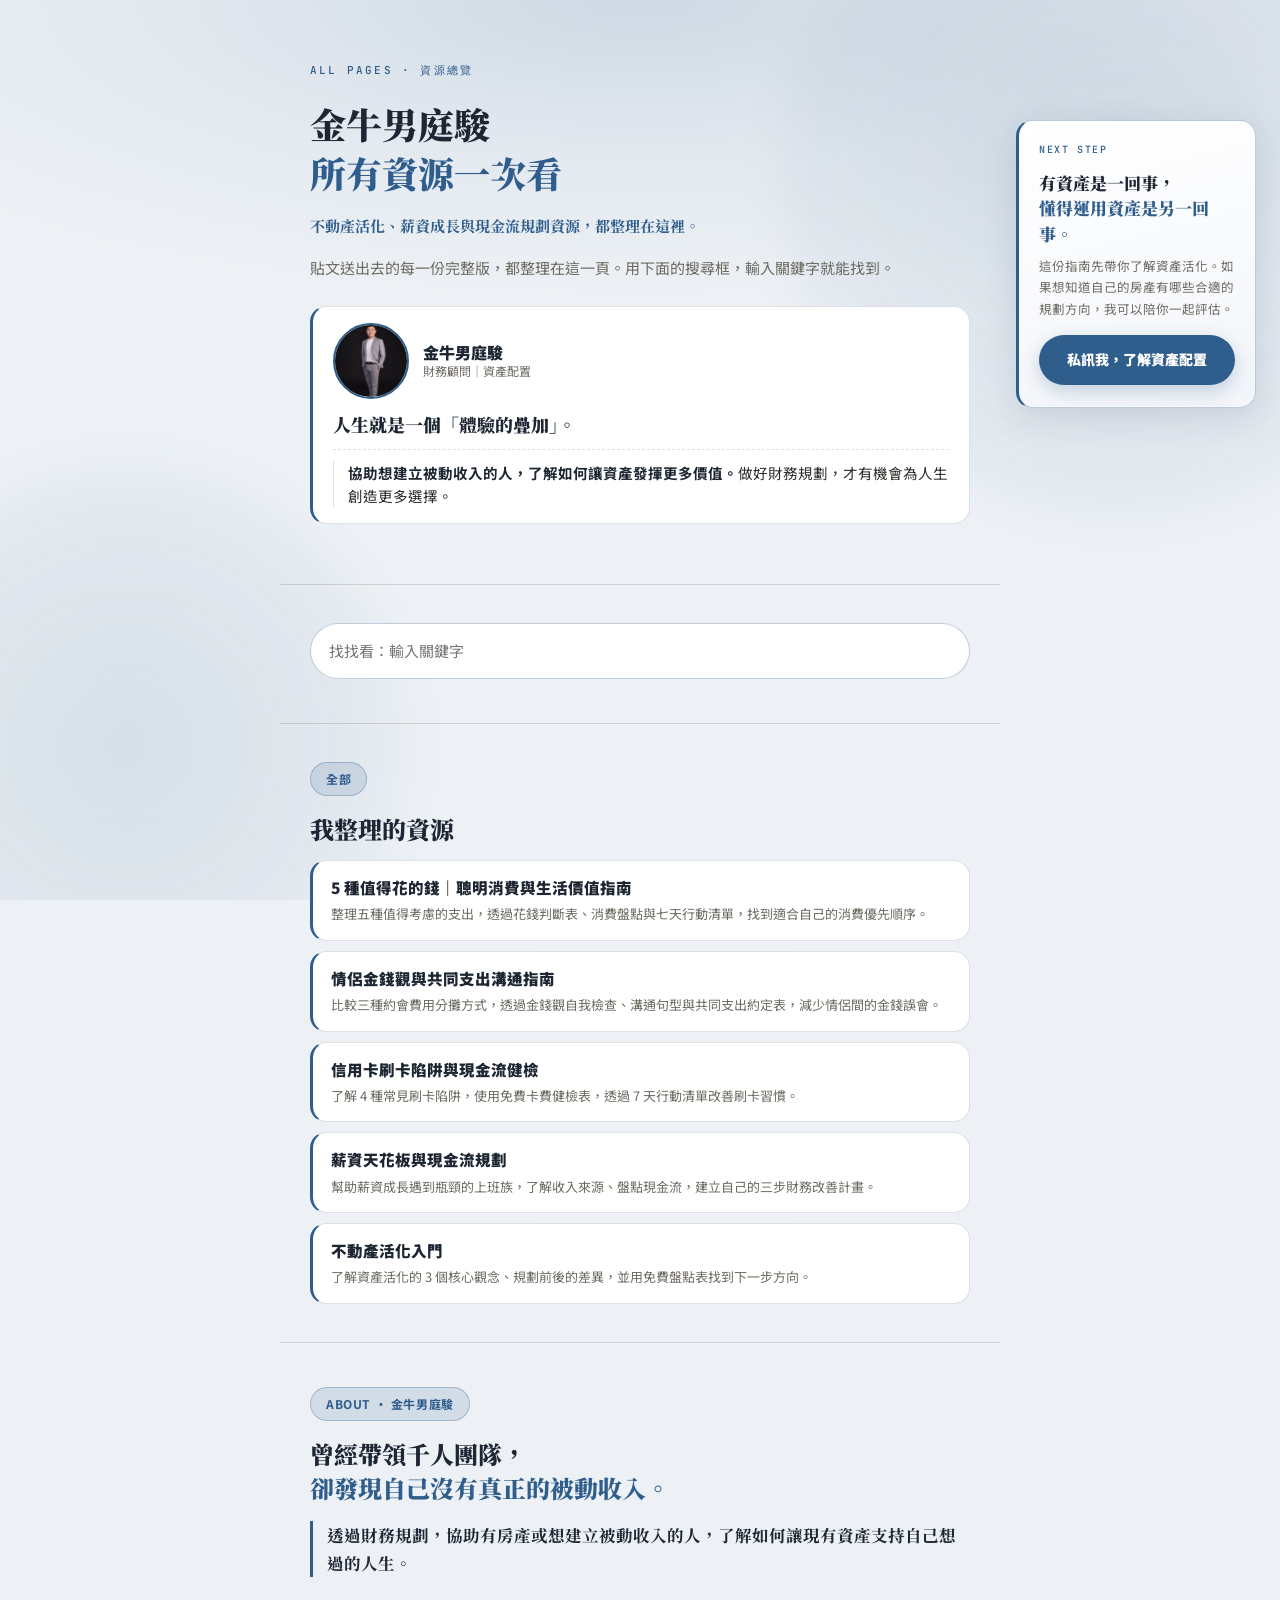
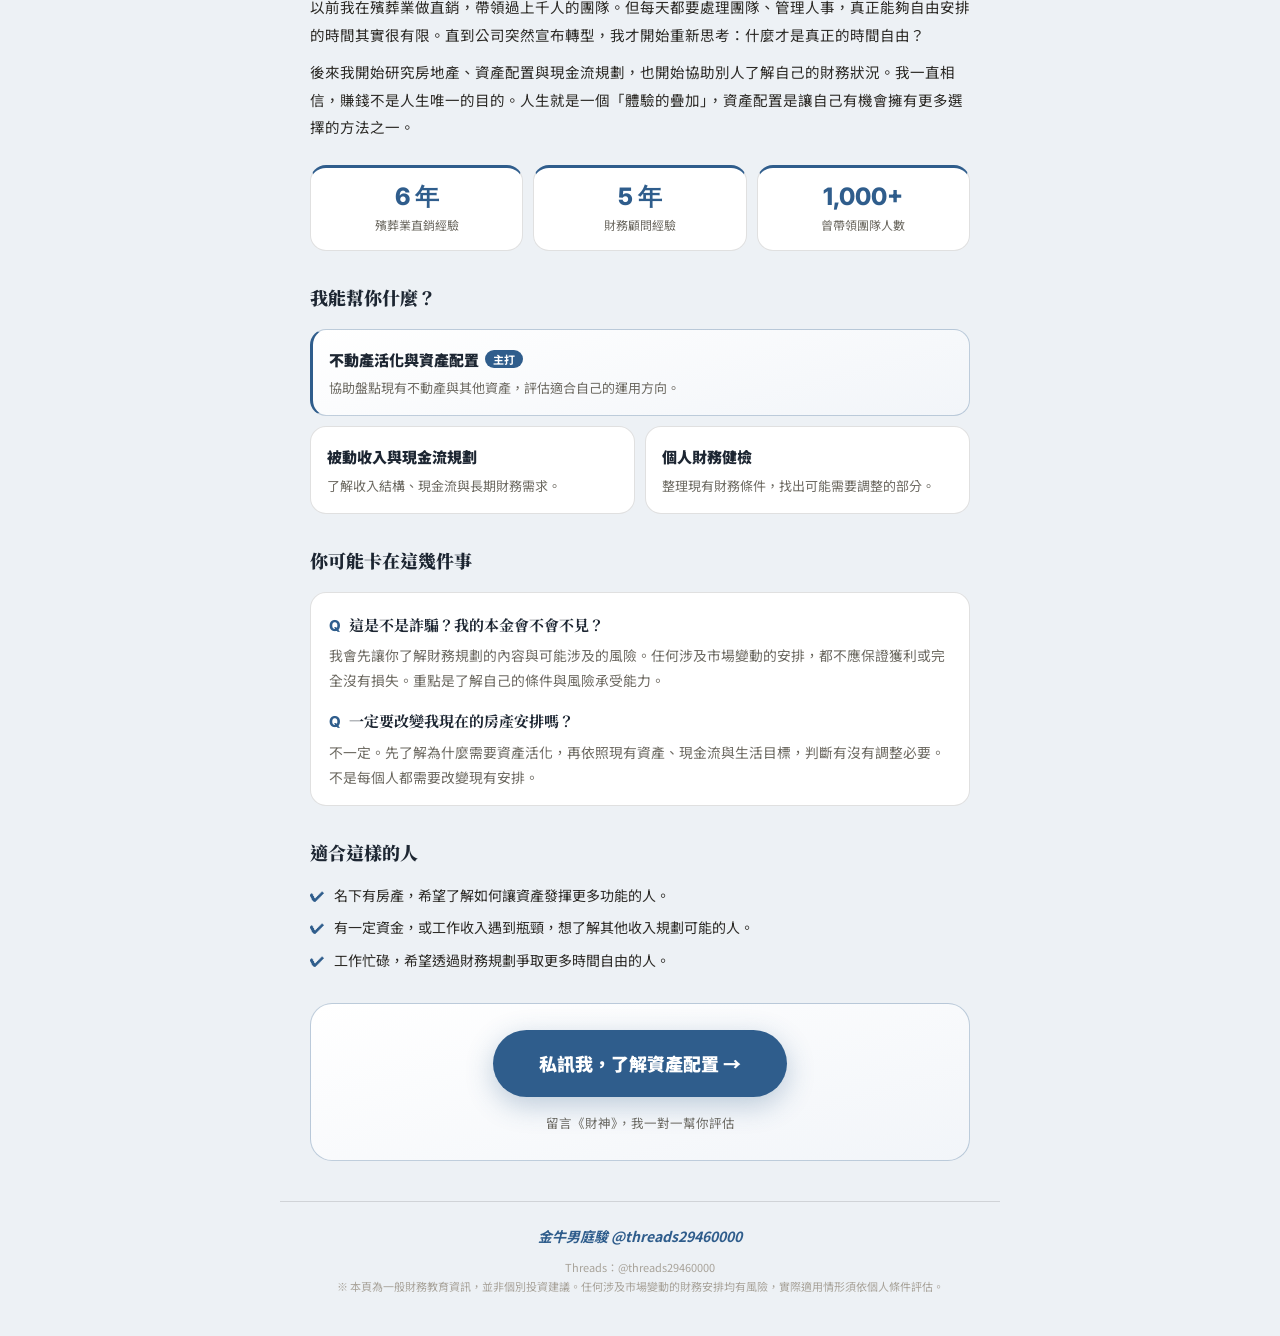
==== commit a9c5a460: "Add smart spending guide to resource index" ====
--- a/index.html
+++ b/index.html
@@ -269,6 +269,7 @@
 <h2>我整理的資源</h2>
 <div class="cards">
 <!-- 卡片開始 -->
+<a class="card" href="smart-spending-guide.html"><div class="t">5 種值得花的錢｜聰明消費與生活價值指南</div><div class="d">整理五種值得考慮的支出，透過花錢判斷表、消費盤點與七天行動清單，找到適合自己的消費優先順序。</div></a>
 <a class="card" href="couples-money-guide.html"><div class="t">情侶金錢觀與共同支出溝通指南</div><div class="d">比較三種約會費用分攤方式，透過金錢觀自我檢查、溝通句型與共同支出約定表，減少情侶間的金錢誤會。</div></a><a class="card" href="credit-card-cashflow.html"><div class="t">信用卡刷卡陷阱與現金流健檢</div><div class="d">了解 4 種常見刷卡陷阱，使用免費卡費健檢表，透過 7 天行動清單改善刷卡習慣。</div></a>
 <a class="card" href="salary-ceiling-guide.html"><div class="t">薪資天花板與現金流規劃</div><div class="d">幫助薪資成長遇到瓶頸的上班族，了解收入來源、盤點現金流，建立自己的三步財務改善計畫。</div></a>
 <a class="card" href="real-estate-activation.html"><div class="t">不動產活化入門</div><div class="d">了解資產活化的 3 個核心觀念、規劃前後的差異，並用免費盤點表找到下一步方向。</div></a>
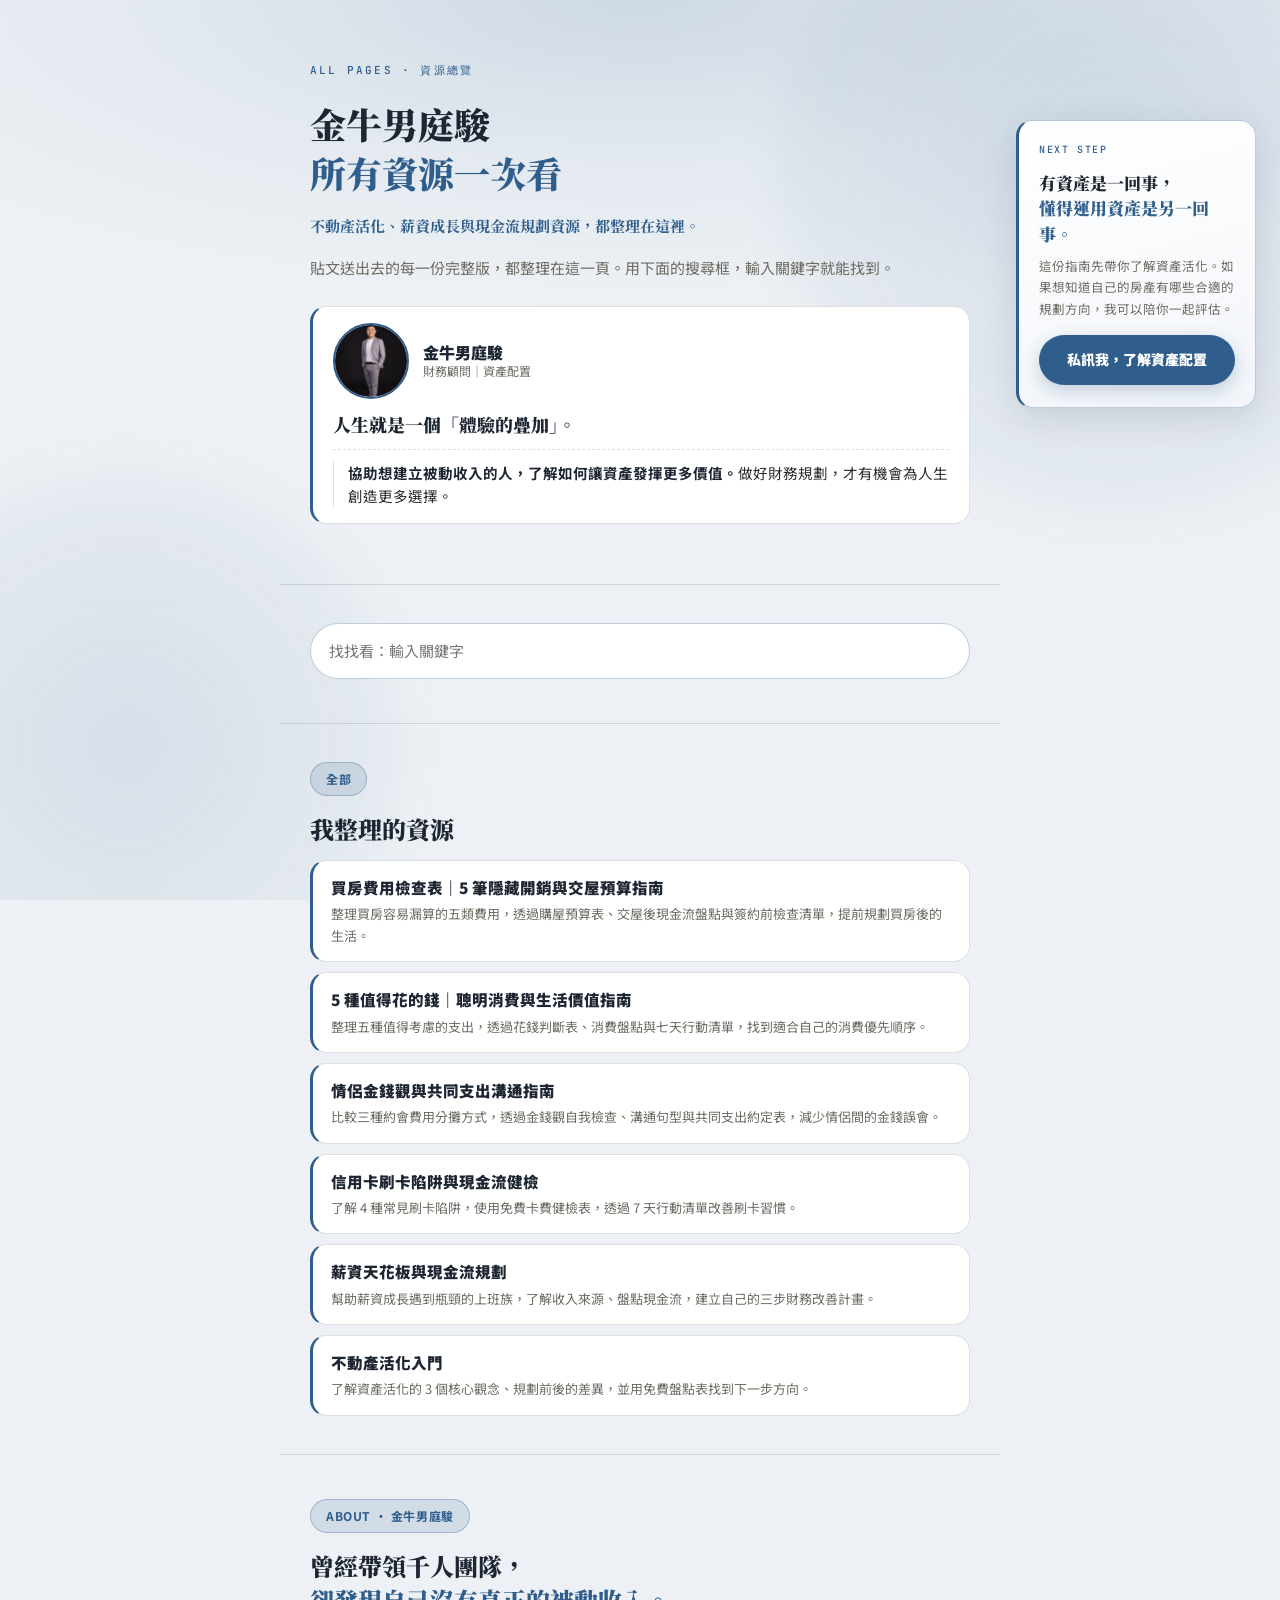
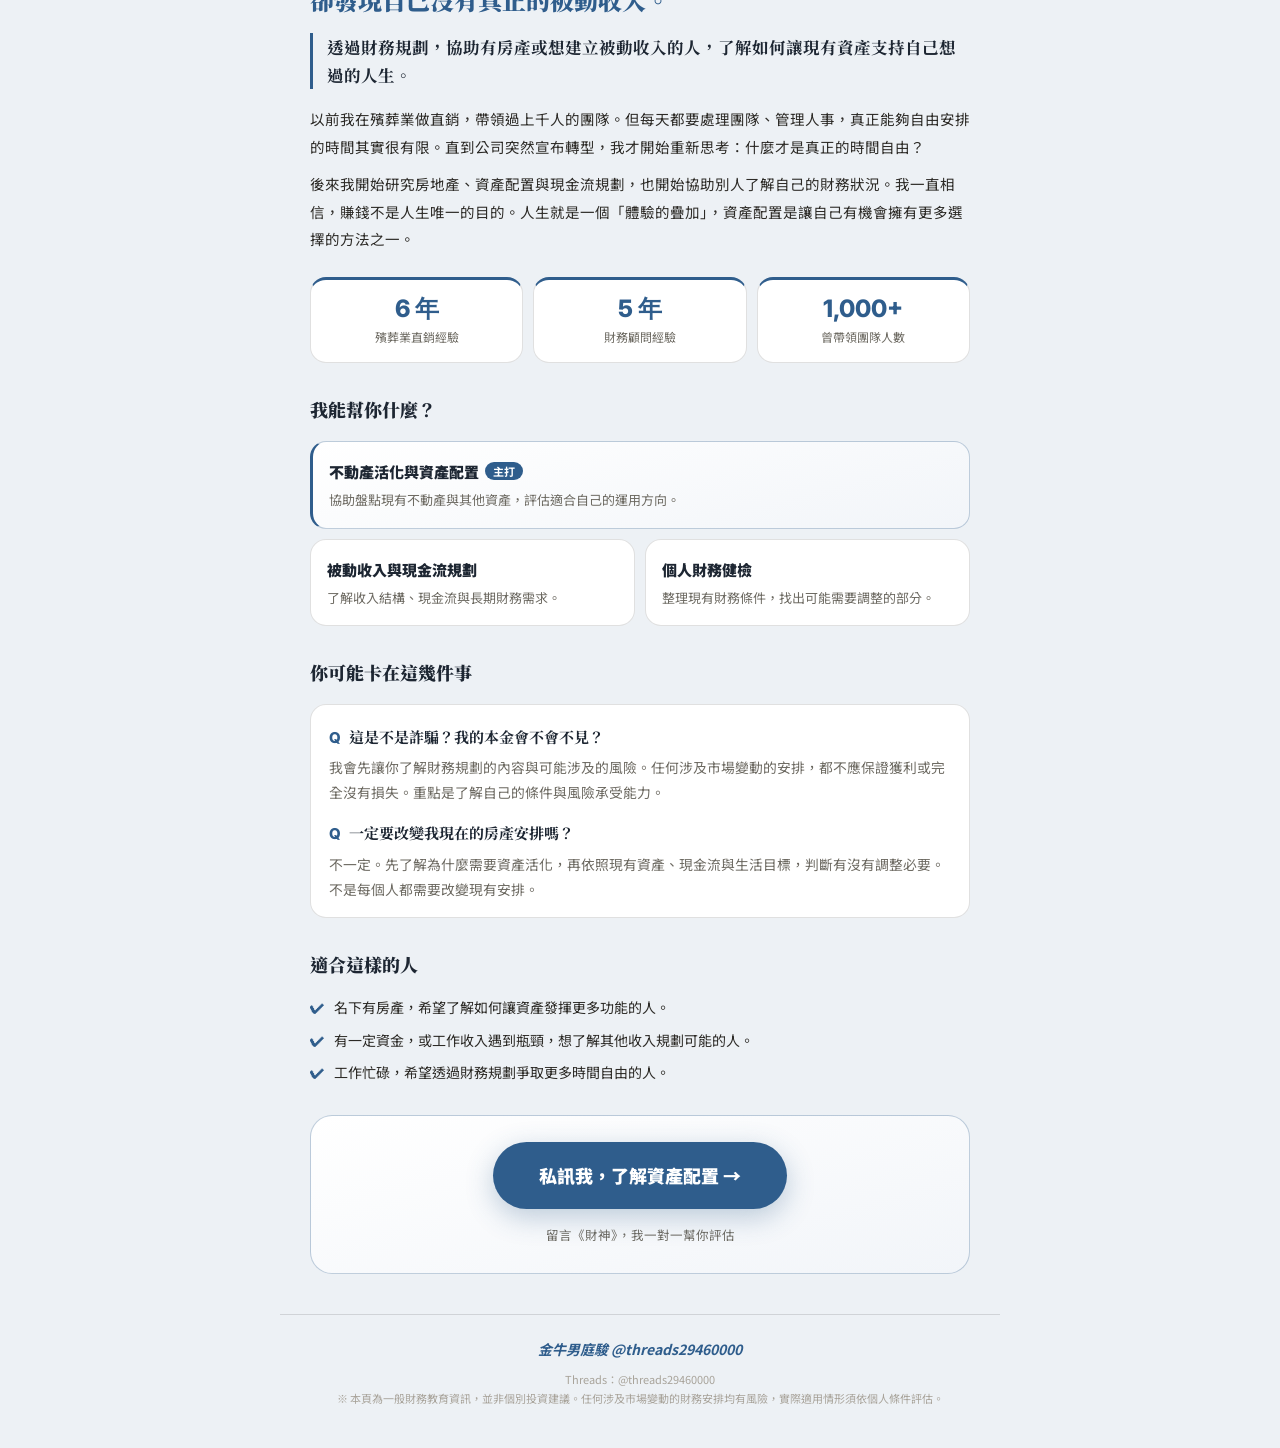
==== commit fe9a4c6c: "Add home buying guide to resource index" ====
--- a/index.html
+++ b/index.html
@@ -269,6 +269,7 @@
 <h2>我整理的資源</h2>
 <div class="cards">
 <!-- 卡片開始 -->
+<a class="card" href="home-buying-costs.html"><div class="t">買房費用檢查表｜5 筆隱藏開銷與交屋預算指南</div><div class="d">整理買房容易漏算的五類費用，透過購屋預算表、交屋後現金流盤點與簽約前檢查清單，提前規劃買房後的生活。</div></a>
 <a class="card" href="smart-spending-guide.html"><div class="t">5 種值得花的錢｜聰明消費與生活價值指南</div><div class="d">整理五種值得考慮的支出，透過花錢判斷表、消費盤點與七天行動清單，找到適合自己的消費優先順序。</div></a>
 <a class="card" href="couples-money-guide.html"><div class="t">情侶金錢觀與共同支出溝通指南</div><div class="d">比較三種約會費用分攤方式，透過金錢觀自我檢查、溝通句型與共同支出約定表，減少情侶間的金錢誤會。</div></a><a class="card" href="credit-card-cashflow.html"><div class="t">信用卡刷卡陷阱與現金流健檢</div><div class="d">了解 4 種常見刷卡陷阱，使用免費卡費健檢表，透過 7 天行動清單改善刷卡習慣。</div></a>
 <a class="card" href="salary-ceiling-guide.html"><div class="t">薪資天花板與現金流規劃</div><div class="d">幫助薪資成長遇到瓶頸的上班族，了解收入來源、盤點現金流，建立自己的三步財務改善計畫。</div></a>
